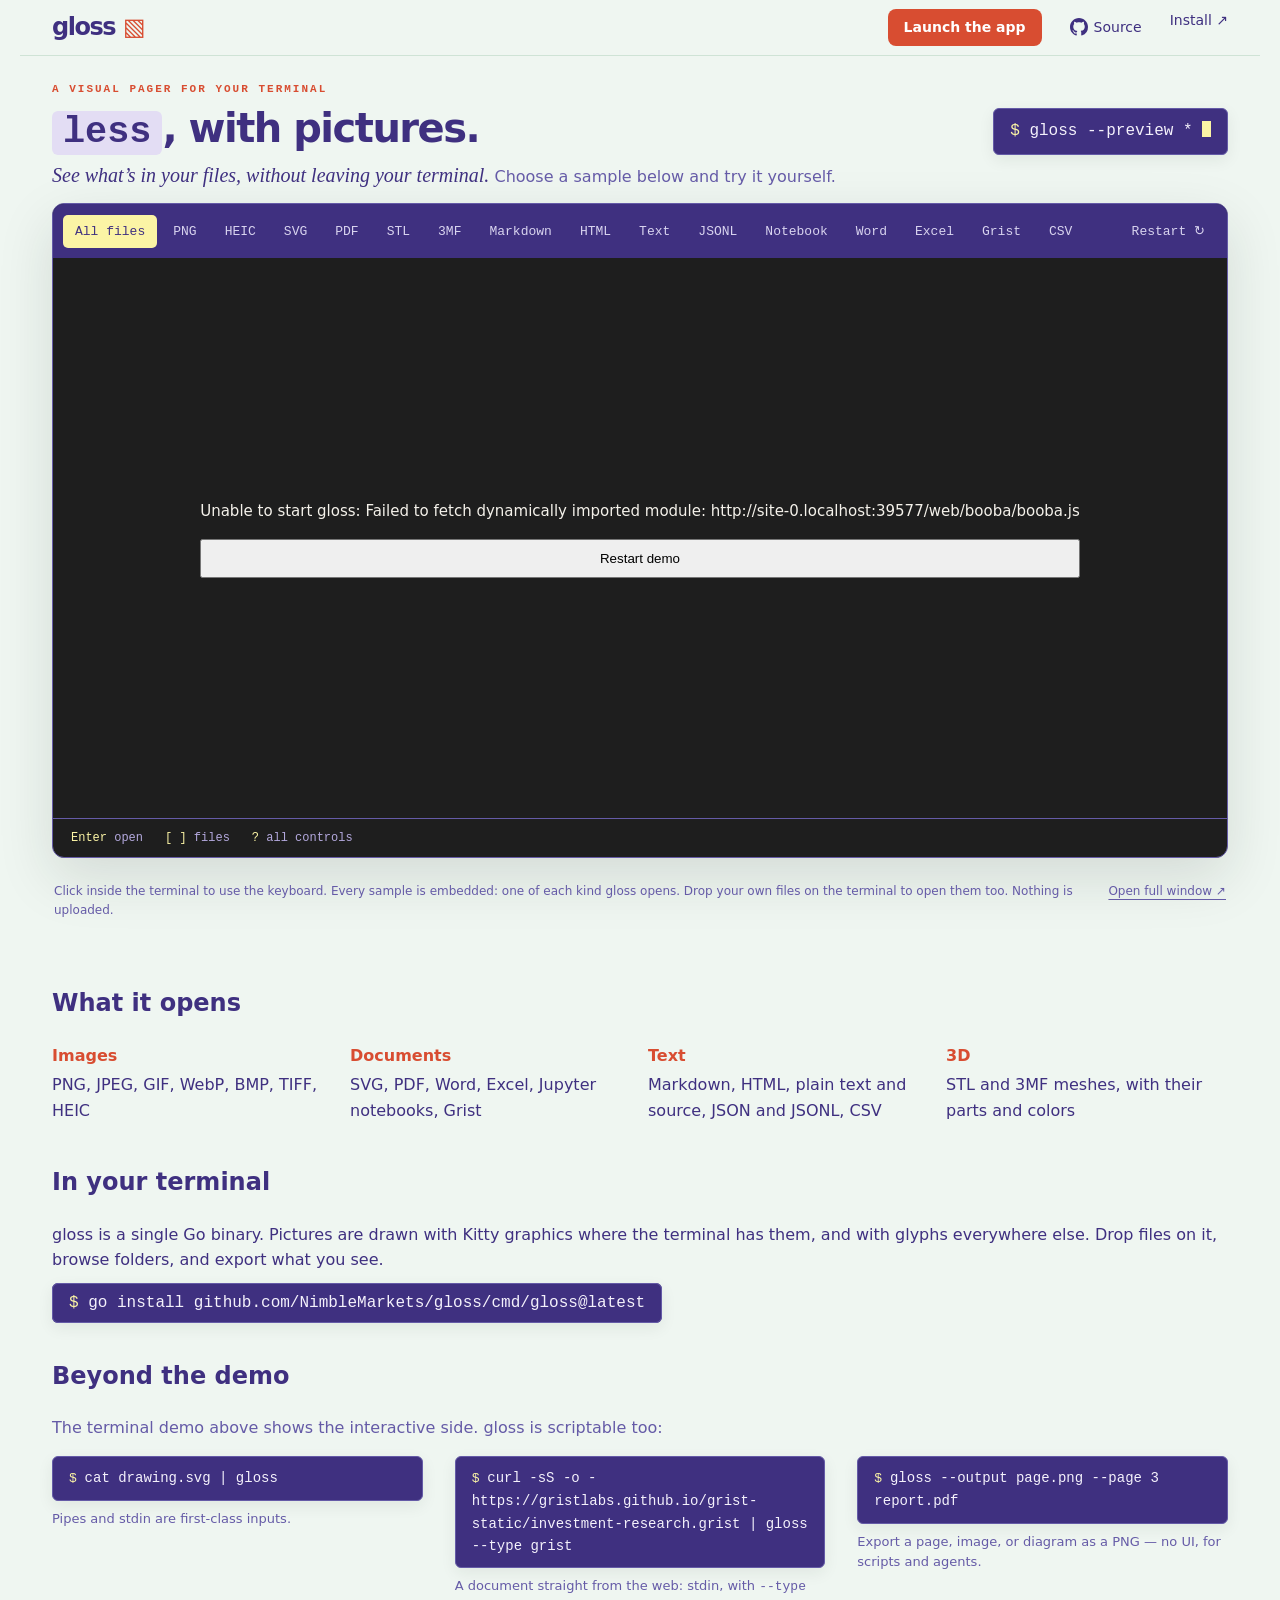
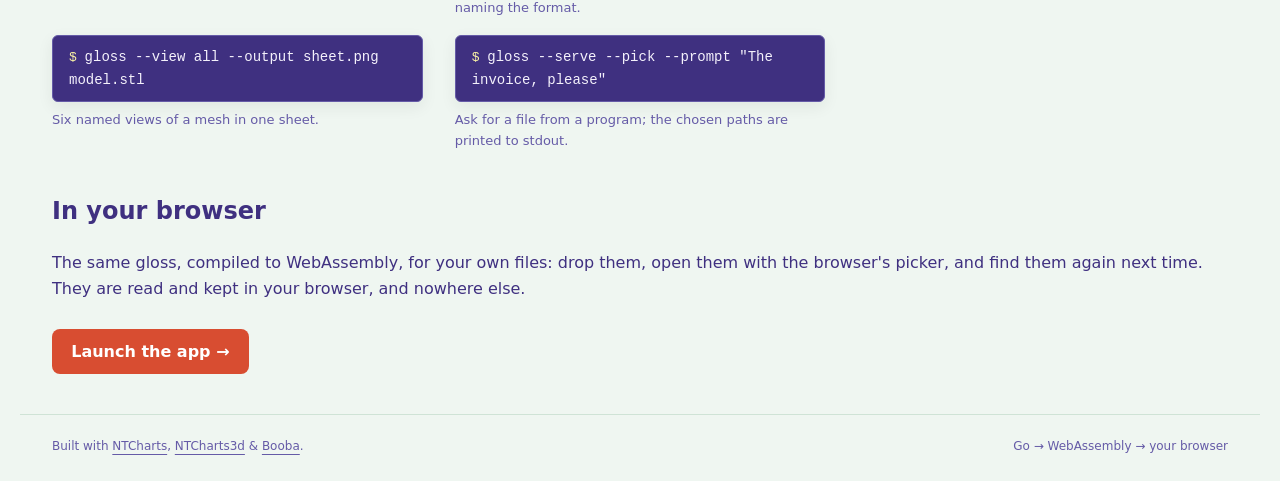
==== web/index.html @ 34308749 "Update web pages Signed-off-by: Evan Wies <evan@neomantra.net>" ====
<!doctype html>
<html lang="en">
<head>
  <meta charset="utf-8">
  <meta name="viewport" content="width=device-width, initial-scale=1">
  <meta name="description" content="gloss is a visual terminal pager: like less, for images, SVG, PDF, STL and 3MF meshes, Markdown, HTML, text, JSON, notebooks, Word, Excel, and CSV. Try it in your browser.">
  <link rel="icon" href="data:image/svg+xml,%3Csvg xmlns=%27http://www.w3.org/2000/svg%27 viewBox=%270 0 64 64%27%3E%3Crect width=%2764%27 height=%2764%27 rx=%2712%27 fill=%27%23A7D7B1%27/%3E%3Ctext x=%2732%27 y=%2747%27 text-anchor=%27middle%27 font-size=%2752%27 fill=%27%233F3080%27%3E%E2%96%A7%3C/text%3E%3C/svg%3E">
  <title>gloss — less, with pictures.</title>
  <meta property="og:type" content="website">
  <meta property="og:url" content="https://nimblemarkets.github.io/gloss/">
  <meta property="og:title" content="gloss — less, with pictures.">
  <meta property="og:description" content="Try the live terminal pager: images, HEIC, SVG, PDF, a block-built GLOSS sculpture, and Markdown.">
  <meta property="og:image" content="https://nimblemarkets.github.io/gloss/social-preview.png">
  <meta property="og:image:width" content="640">
  <meta property="og:image:height" content="400">
  <meta property="og:image:alt" content="The embedded gloss landscape sample: layered blue hills under a golden sun.">
  <meta name="twitter:card" content="summary_large_image">
  <meta name="twitter:title" content="gloss — less, with pictures.">
  <meta name="twitter:description" content="Explore images, documents, and meshes in a live terminal pager.">
  <meta name="twitter:image" content="https://nimblemarkets.github.io/gloss/social-preview.png">
  <link rel="stylesheet" href="style.css">
</head>
<body>
  <header><a class="wordmark" href="./">gloss<span>▧</span></a><nav><a class="button" href="app.html">Launch the app</a><a class="github" href="https://github.com/NimbleMarkets/gloss"><svg viewBox="0 0 16 16" width="18" height="18" aria-hidden="true"><path fill="currentColor" d="M8 0C3.58 0 0 3.58 0 8c0 3.54 2.29 6.53 5.47 7.59.4.07.55-.17.55-.38 0-.19-.01-.82-.01-1.49-2.01.37-2.53-.49-2.69-.94-.09-.23-.48-.94-.82-1.13-.28-.15-.68-.52-.01-.53.63-.01 1.08.58 1.23.82.72 1.21 1.87.87 2.33.66.07-.52.28-.87.51-1.07-1.78-.2-3.64-.89-3.64-3.95 0-.87.31-1.59.82-2.15-.08-.2-.36-1.02.08-2.12 0 0 .67-.21 2.2.82.64-.18 1.32-.27 2-.27.68 0 1.36.09 2 .27 1.53-1.04 2.2-.82 2.2-.82.44 1.1.16 1.92.08 2.12.51.56.82 1.27.82 2.15 0 3.07-1.87 3.75-3.65 3.95.29.25.54.73.54 1.48 0 1.07-.01 1.93-.01 2.2 0 .21.15.46.55.38A8.013 8.013 0 0 0 16 8c0-4.42-3.58-8-8-8z"/></svg>Source</a><a href="https://github.com/NimbleMarkets/gloss#build-and-run">Install ↗</a></nav></header>
  <main>
    <div class="intro"><div><p class="eyebrow">A VISUAL PAGER FOR YOUR TERMINAL</p><h1><code>less</code>, with pictures.</h1><p class="lede"><em>See what’s in your files, without leaving your terminal.</em> Choose a sample below and try it yourself.</p></div><code class="command"><span class="prompt" aria-hidden="true">$ </span>gloss --preview *<span class="cursor" aria-hidden="true"></span></code></div>
    <section class="demo" aria-label="Interactive gloss demo">
      <div class="toolbar"><div class="tabs" role="group" aria-label="Choose an embedded sample">
        <button data-sample="" aria-pressed="true">All files</button>
        <button data-sample="landscape.png" aria-pressed="false">PNG</button>
        <button data-sample="landscape.heic" aria-pressed="false">HEIC</button>
        <button data-sample="shapes.svg" aria-pressed="false">SVG</button>
        <button data-sample="field-guide.pdf" aria-pressed="false">PDF</button>
        <button data-sample="gloss.stl" aria-pressed="false">STL</button>
        <button data-sample="lantern.3mf" aria-pressed="false">3MF</button>
        <button data-sample="readme.md" aria-pressed="false">Markdown</button>
        <button data-sample="field-notes.html" aria-pressed="false">HTML</button>
        <button data-sample="notes.txt" aria-pressed="false">Text</button>
        <button data-sample="batch.jsonl" aria-pressed="false">JSONL</button>
        <button data-sample="analysis.ipynb" aria-pressed="false">Notebook</button>
        <button data-sample="field-notes.docx" aria-pressed="false">Word</button>
        <button data-sample="sales.xlsx" aria-pressed="false">Excel</button>
        <button data-sample="notes.grist" aria-pressed="false">Grist</button>
        <button data-sample="sales.csv" aria-pressed="false">CSV</button>
      </div><button id="restart" title="Restart the selected demo">Restart ↻</button></div>
      <iframe id="demo" title="gloss interactive terminal" src="term.html" allow="clipboard-read; clipboard-write"></iframe>
      <div class="keys"><span><kbd>Enter</kbd> open</span><span><kbd>[</kbd> <kbd>]</kbd> files</span><span><kbd>?</kbd> all controls</span></div>
    </section>
    <div class="notes"><p>Click inside the terminal to use the keyboard. Every sample is embedded: one of each kind gloss opens. Drop your own files on the terminal to open them too. Nothing is uploaded.</p><a id="standalone" href="term.html" target="_blank" rel="noopener">Open full window ↗</a></div>
    <section class="formats"><h2>What it opens</h2><dl>
      <div><dt>Images</dt><dd>PNG, JPEG, GIF, WebP, BMP, TIFF, HEIC</dd></div>
      <div><dt>Documents</dt><dd>SVG, PDF, Word, Excel, Jupyter notebooks, Grist</dd></div>
      <div><dt>Text</dt><dd>Markdown, HTML, plain text and source, JSON and JSONL, CSV</dd></div>
      <div><dt>3D</dt><dd>STL and 3MF meshes, with their parts and colors</dd></div>
    </dl></section>
    <section class="install"><h2>In your terminal</h2><p>gloss is a single Go binary. Pictures are drawn with Kitty graphics where the terminal has them, and with glyphs everywhere else. Drop files on it, browse folders, and export what you see.</p><code class="command"><span class="prompt" aria-hidden="true">$ </span>go install github.com/NimbleMarkets/gloss/cmd/gloss@latest</code></section>
    <section class="examples"><h2>Beyond the demo</h2><p>The terminal demo above shows the interactive side. gloss is scriptable too:</p><ul>
      <li><code class="command"><span class="prompt" aria-hidden="true">$ </span>cat drawing.svg | gloss</code><span>Pipes and stdin are first-class inputs.</span></li>
      <li><code class="command"><span class="prompt" aria-hidden="true">$ </span>curl -sS -o - https://gristlabs.github.io/grist-static/investment-research.grist | gloss --type grist</code><span>A document straight from the web: stdin, with <code>--type</code> naming the format.</span></li>
      <li><code class="command"><span class="prompt" aria-hidden="true">$ </span>gloss --output page.png --page 3 report.pdf</code><span>Export a page, image, or diagram as a PNG — no UI, for scripts and agents.</span></li>
      <li><code class="command"><span class="prompt" aria-hidden="true">$ </span>gloss --view all --output sheet.png model.stl</code><span>Six named views of a mesh in one sheet.</span></li>
      <li><code class="command"><span class="prompt" aria-hidden="true">$ </span>gloss --serve --pick --prompt "The invoice, please"</code><span>Ask for a file from a program; the chosen paths are printed to stdout.</span></li>
    </ul></section>
    <section class="launch"><h2>In your browser</h2><p>The same gloss, compiled to WebAssembly, for your own files: drop them, open them with the browser's picker, and find them again next time. They are read and kept in your browser, and nowhere else.</p><a class="button" href="app.html">Launch the app →</a></section>
  </main>
  <footer><span>Built with <a href="https://github.com/NimbleMarkets/ntcharts">NTCharts</a>, <a href="https://github.com/NimbleMarkets/ntcharts3d">NTCharts3d</a> &amp; <a href="https://github.com/NimbleMarkets/go-booba">Booba</a>.</span><span>Go → WebAssembly → your browser</span></footer>
  <script type="module" src="site.js"></script>
</body>
</html>
---- web/style.css ----
:root {
  color-scheme:light;
  --paper:#EFF6F1;
  --ink:#3F3080;
  --muted:#655BA7;
  --accent:#D84D31
}
* {
  box-sizing:border-box
}
body {
  margin:0;
  background:var(--paper);
  color:var(--ink);
  font:16px/1.6 system-ui,sans-serif
}
a {
  color:inherit;
  text-underline-offset:4px
}
header,main,footer {
  max-width:1240px;
  margin:auto;
  padding:0 32px
}
header {
  display:flex;
  justify-content:space-between;
  align-items:center;
  height:56px;
  border-bottom:1px solid #CFE3D6
}
nav {
  display:flex;
  gap:28px;
  font-size:14px
}
nav a,.wordmark {
  text-decoration:none
}
nav .github {
  display:inline-flex;
  align-items:center;
  gap:6px
}
.wordmark {
  font-size:24px;
  font-weight:800;
  letter-spacing:-1.5px
}
.wordmark span {
  color:var(--accent);
  padding-left:8px
}
.intro {
  display:flex;
  justify-content:space-between;
  align-items:center;
  padding:16px 0 12px;
  gap:24px
}
.eyebrow {
  font:11px ui-monospace,monospace;
  letter-spacing:2px;
  color:var(--accent);
  font-weight:700
}
h1 {
  font-size:clamp(28px,3.4vw,40px);
  line-height:1.1;
  letter-spacing:-1.5px;
  margin:4px 0 6px
}
h1 code {
  font:600 .92em ui-monospace,"SFMono-Regular",Menlo,Consolas,"Liberation Mono",monospace;
  letter-spacing:0;
  color:#3F3080;
  background:#E3DDF4;
  border-radius:6px;
  padding:0 .3em .05em
}
.lede {
  color:var(--muted);
  margin:0
}
.command {
  border:1px solid #655BA7;
  border-radius:6px;
  padding:10px 16px;
  white-space:nowrap;
  background:#3F3080;
  color:#F4F1FB;
  box-shadow:0 5px 16px #17251d12
}
.demo {
  border-radius:12px;
  overflow:hidden;
  box-shadow:0 20px 55px #17251d20;
  background:#1e1e1e;
  border:1px solid #655BA7
}
.toolbar {
  display:flex;
  justify-content:space-between;
  align-items:center;
  background:#3F3080;
  padding:10px;
  gap:10px
}
.tabs {
  display:flex;
  gap:4px;
  flex-wrap:wrap
}
button {
  font:13px ui-monospace,monospace;
  border:0;
  border-radius:5px;
  background:transparent;
  color:#D9D4EF;
  padding:9px 12px;
  cursor:pointer
}
button:hover {
  background:#655BA7;
  color:white
}
button[aria-pressed=true] {
  background:#FBF4A5;
  color:#3F3080
}
button:focus-visible,a:focus-visible {
  outline:3px solid #D84D31;
  outline-offset:3px
}
iframe {
  display:block;
  width:100%;
  height:560px;
  border:0;
  background:#1e1e1e
}
.keys {
  border-top:1px solid #655BA7;
  padding:12px 18px;
  display:flex;
  gap:22px;
  flex-wrap:wrap;
  color:#B4A9DE;
  font:12px ui-monospace,monospace
}
kbd {
  color:#FBF4A5
}
.notes {
  display:flex;
  align-items:baseline;
  justify-content:space-between;
  gap:24px;
  font-size:12px;
  color:var(--muted);
  padding:12px 2px
}
.notes a {
  white-space:nowrap
}
footer {
  border-top:1px solid #CFE3D6;
  padding-top:22px;
  padding-bottom:28px;
  display:flex;
  justify-content:space-between;
  font-size:12px;
  color:var(--muted)
}
@media(max-width:760px) {
  header,main,footer {
    padding-left:16px;
    padding-right:16px
  }
  header {
    height:52px
  }
  .intro {
    display:block;
    padding-top:12px
  }
  .command {
    display:inline-block;
    margin-top:10px
  }
  h1 {
    letter-spacing:-2px
  }
  .toolbar {
    align-items:flex-start
  }
  button {
    padding:8px
  }
  .notes,footer {
    display:block
  }
  .keys {
    gap:12px
  }
  iframe {
    height:500px
  }
  footer span {
    display:block
  }
  .lede br {
    display:none
  }
}
#restart {
  white-space:nowrap;
  flex-shrink:0
}
.lede em {
  font-family: Georgia, serif;
  font-size: 20px;
  color: var(--ink);
}
.command .prompt {
  color: #FBF4A5;
}
.cursor {
  display: inline-block;
  width: .55em;
  height: 1em;
  margin-left: .6em;
  vertical-align: -.15em;
  background: #FBF4A5;
}
@media (prefers-reduced-motion: no-preference) {
  .cursor {
    animation: cursor-blink 1.2s step-end 3;
  }
  .demo {
    transition: box-shadow 180ms ease, border-color 180ms ease;
  }
  @media (hover: hover) {
    .demo:hover {
      border-color: #8F83C9;
      box-shadow: 0 24px 65px #17251d30;
    }
  }
}
@keyframes cursor-blink {
  50% {
    opacity: 0;
  }
}

/* The story after the demo: what gloss opens, and the two ways to have it. */
.formats dl{display:grid;grid-template-columns:repeat(auto-fit,minmax(200px,1fr));gap:1rem;margin:0}
.formats dt{font-weight:700;color:var(--accent);margin-bottom:.25rem}
.formats dd{margin:0;color:inherit}
.install,.launch,.formats{margin:2.5rem 0}
.examples{margin:2.5rem 0}
.examples p{color:var(--muted)}
.examples ul{list-style:none;margin:1rem 0 0;padding:0;display:grid;grid-template-columns:repeat(auto-fit,minmax(320px,1fr));gap:1rem 2rem}
.examples li{display:flex;flex-direction:column;gap:.5rem}
.examples .command{white-space:pre-wrap;overflow-wrap:anywhere;font-size:14px}
.examples li span{font-size:13px;color:var(--muted)}
.button{display:inline-block;padding:.45rem 1rem;border-radius:8px;background:var(--accent);color:#fff;text-decoration:none;font-weight:600;white-space:nowrap}
.button:hover{filter:brightness(1.1)}
.launch .button{margin-top:.75rem;padding:.6rem 1.2rem}
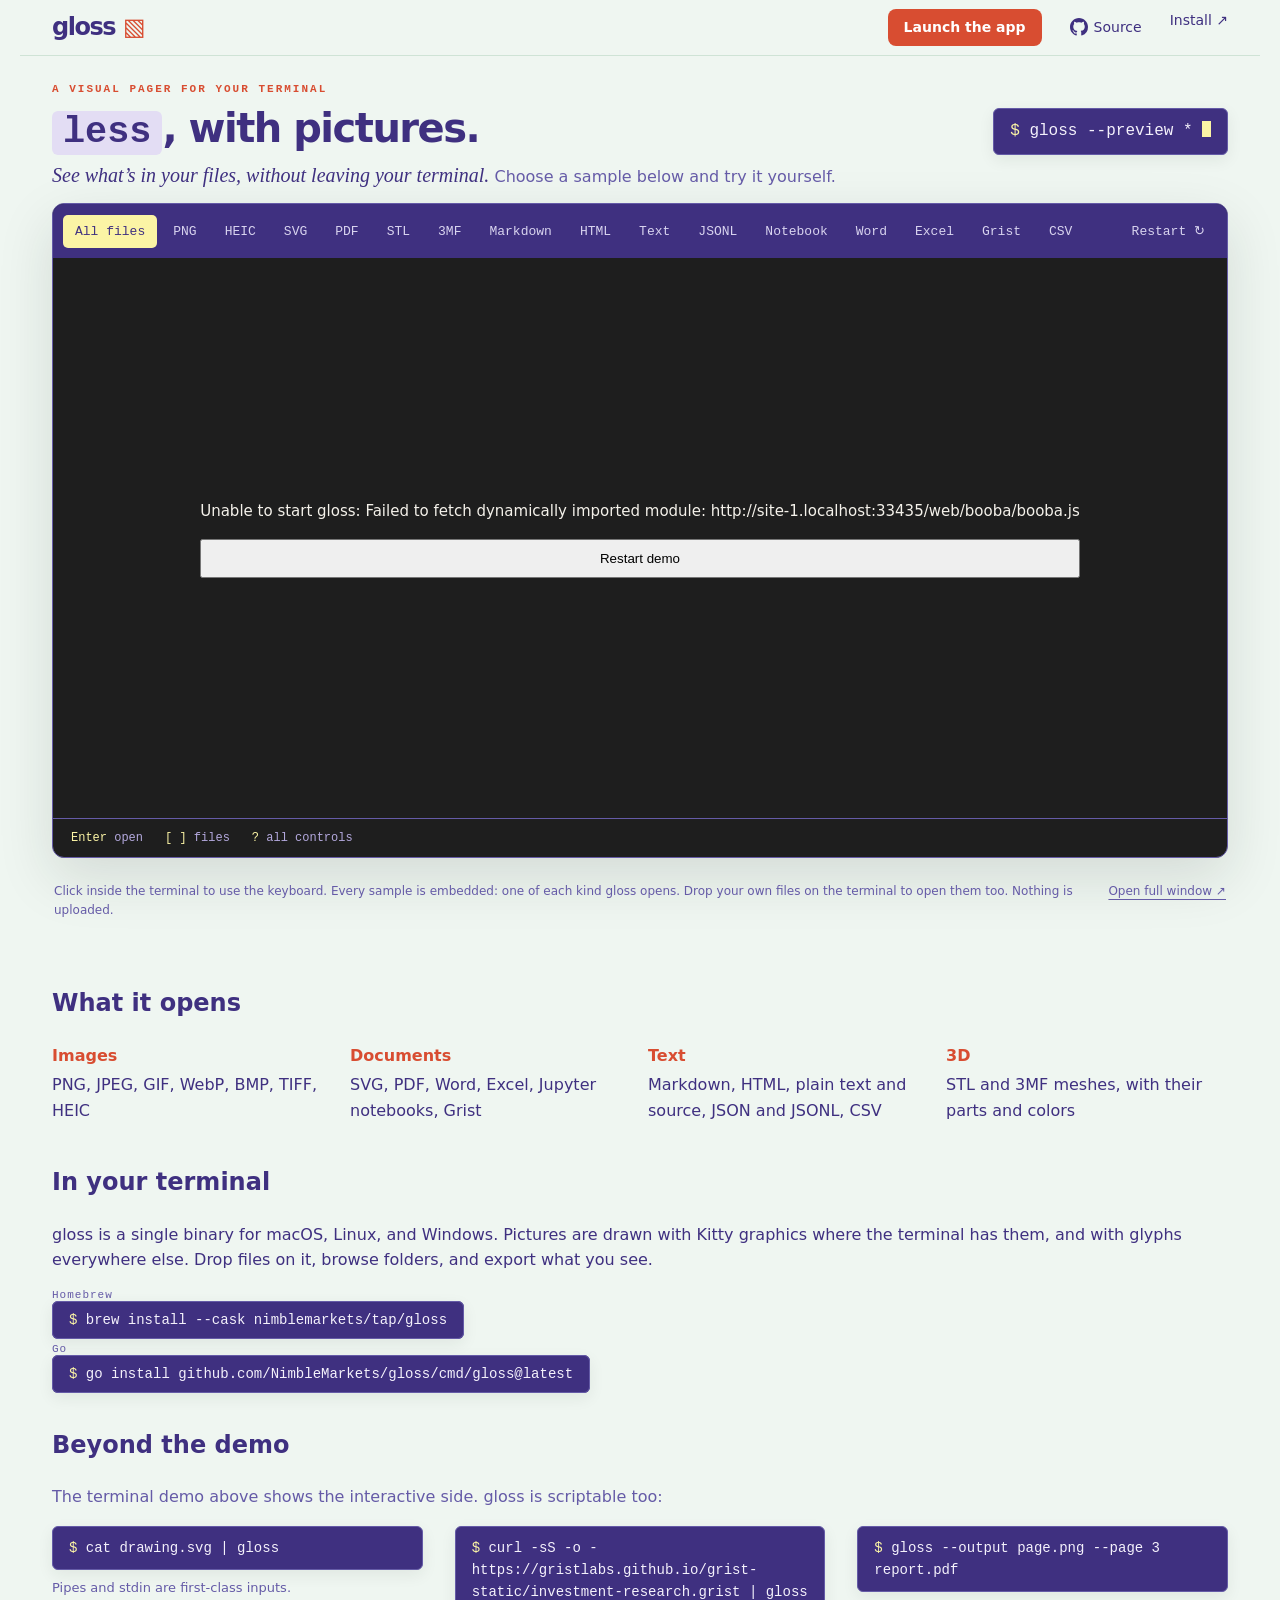
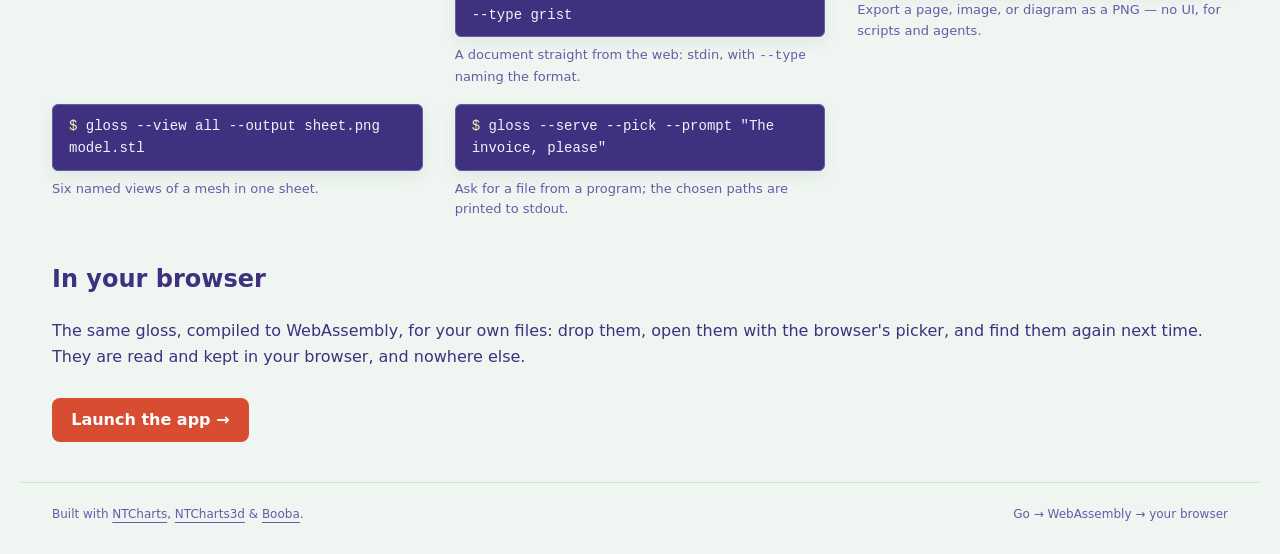
==== commit b98e7192: "web: site styling Signed-off-by: Evan Wies <evan@neomantra.net>" ====
--- a/web/index.html
+++ b/web/index.html
@@ -53,7 +53,10 @@
       <div><dt>Text</dt><dd>Markdown, HTML, plain text and source, JSON and JSONL, CSV</dd></div>
       <div><dt>3D</dt><dd>STL and 3MF meshes, with their parts and colors</dd></div>
     </dl></section>
-    <section class="install"><h2>In your terminal</h2><p>gloss is a single Go binary. Pictures are drawn with Kitty graphics where the terminal has them, and with glyphs everywhere else. Drop files on it, browse folders, and export what you see.</p><code class="command"><span class="prompt" aria-hidden="true">$ </span>go install github.com/NimbleMarkets/gloss/cmd/gloss@latest</code></section>
+    <section class="install"><h2>In your terminal</h2><p>gloss is a single binary for macOS, Linux, and Windows. Pictures are drawn with Kitty graphics where the terminal has them, and with glyphs everywhere else. Drop files on it, browse folders, and export what you see.</p><div class="channels">
+      <div><span>Homebrew</span><code class="command"><span class="prompt" aria-hidden="true">$ </span>brew install --cask nimblemarkets/tap/gloss</code></div>
+      <div><span>Go</span><code class="command"><span class="prompt" aria-hidden="true">$ </span>go install github.com/NimbleMarkets/gloss/cmd/gloss@latest</code></div>
+    </div></section>
     <section class="examples"><h2>Beyond the demo</h2><p>The terminal demo above shows the interactive side. gloss is scriptable too:</p><ul>
       <li><code class="command"><span class="prompt" aria-hidden="true">$ </span>cat drawing.svg | gloss</code><span>Pipes and stdin are first-class inputs.</span></li>
       <li><code class="command"><span class="prompt" aria-hidden="true">$ </span>curl -sS -o - https://gristlabs.github.io/grist-static/investment-research.grist | gloss --type grist</code><span>A document straight from the web: stdin, with <code>--type</code> naming the format.</span></li>
--- a/web/style.css
+++ b/web/style.css
@@ -259,12 +259,15 @@
 .formats dt{font-weight:700;color:var(--accent);margin-bottom:.25rem}
 .formats dd{margin:0;color:inherit}
 .install,.launch,.formats{margin:2.5rem 0}
+.install .channels{display:flex;flex-direction:column;gap:.75rem;margin-top:1rem;align-items:flex-start}
+.install .channels > div > span{display:block;font:11px ui-monospace,monospace;letter-spacing:1px;color:var(--muted);margin-bottom:.3rem}
+.install .channels .command{white-space:pre-wrap;overflow-wrap:anywhere;font-size:14px}
 .examples{margin:2.5rem 0}
 .examples p{color:var(--muted)}
 .examples ul{list-style:none;margin:1rem 0 0;padding:0;display:grid;grid-template-columns:repeat(auto-fit,minmax(320px,1fr));gap:1rem 2rem}
 .examples li{display:flex;flex-direction:column;gap:.5rem}
 .examples .command{white-space:pre-wrap;overflow-wrap:anywhere;font-size:14px}
-.examples li span{font-size:13px;color:var(--muted)}
+.examples li > span{font-size:13px;color:var(--muted)}
 .button{display:inline-block;padding:.45rem 1rem;border-radius:8px;background:var(--accent);color:#fff;text-decoration:none;font-weight:600;white-space:nowrap}
 .button:hover{filter:brightness(1.1)}
 .launch .button{margin-top:.75rem;padding:.6rem 1.2rem}
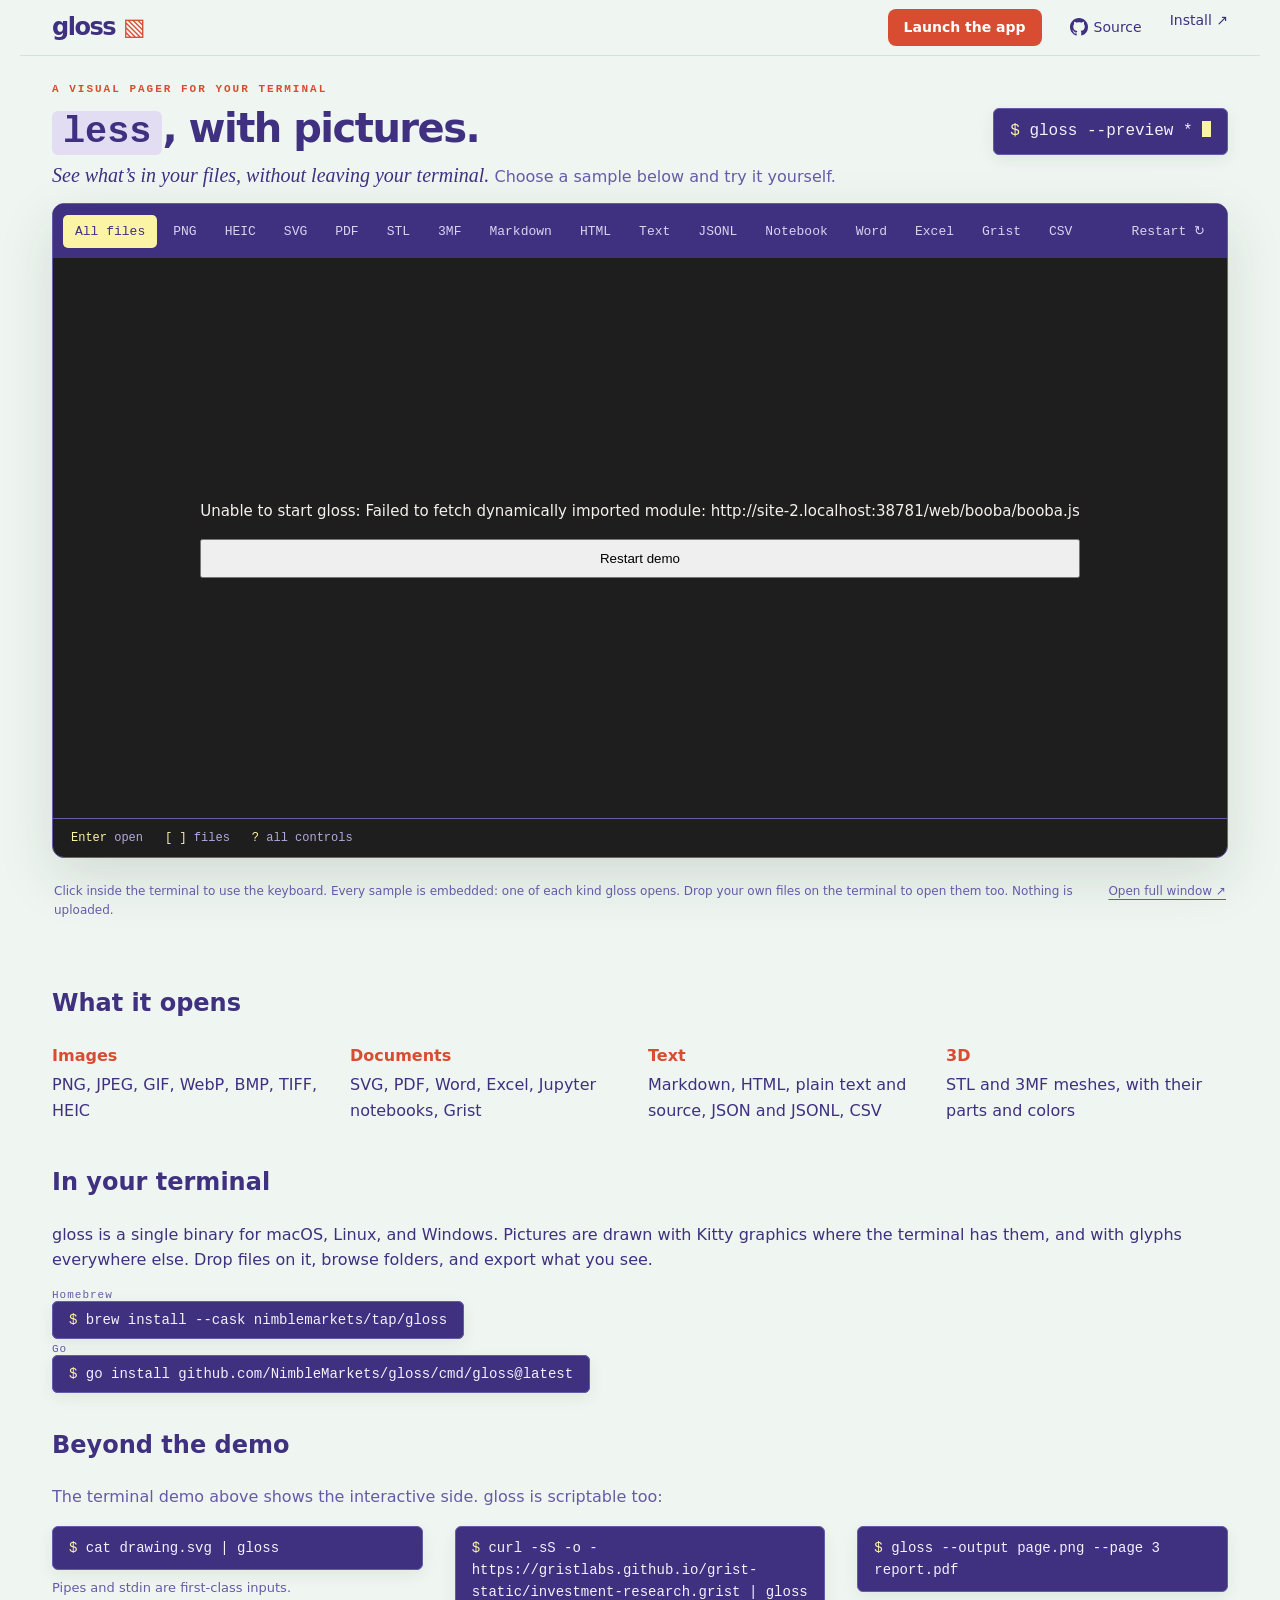
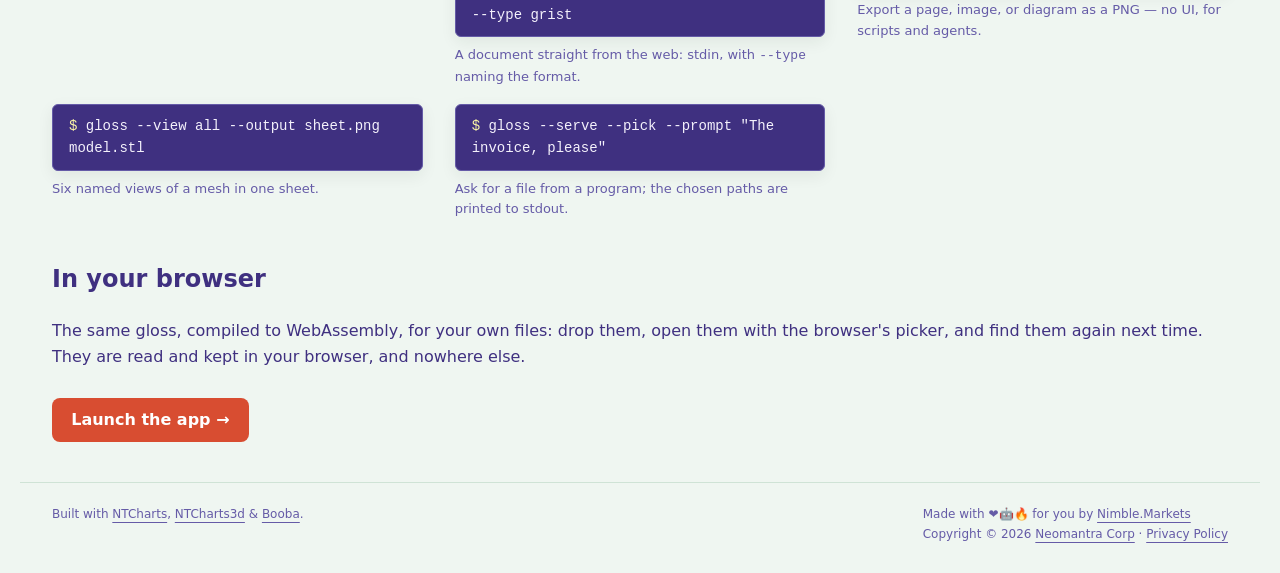
==== commit 233b51e6: "web: add a Nimble.Markets credit and a privacy policy The footer credits Nimble.Markets and Neomantr" ====
--- a/web/index.html
+++ b/web/index.html
@@ -66,7 +66,7 @@
     </ul></section>
     <section class="launch"><h2>In your browser</h2><p>The same gloss, compiled to WebAssembly, for your own files: drop them, open them with the browser's picker, and find them again next time. They are read and kept in your browser, and nowhere else.</p><a class="button" href="app.html">Launch the app →</a></section>
   </main>
-  <footer><span>Built with <a href="https://github.com/NimbleMarkets/ntcharts">NTCharts</a>, <a href="https://github.com/NimbleMarkets/ntcharts3d">NTCharts3d</a> &amp; <a href="https://github.com/NimbleMarkets/go-booba">Booba</a>.</span><span>Go → WebAssembly → your browser</span></footer>
+  <footer><span>Built with <a href="https://github.com/NimbleMarkets/ntcharts">NTCharts</a>, <a href="https://github.com/NimbleMarkets/ntcharts3d">NTCharts3d</a> &amp; <a href="https://github.com/NimbleMarkets/go-booba">Booba</a>.</span><span class="credit">Made with ❤️🤖🔥 for you by <a href="https://nimble.markets">Nimble.Markets</a><br>Copyright © 2026 <a href="https://neomantra.com">Neomantra Corp</a> · <a href="privacy.html">Privacy Policy</a></span></footer>
   <script type="module" src="site.js"></script>
 </body>
 </html>
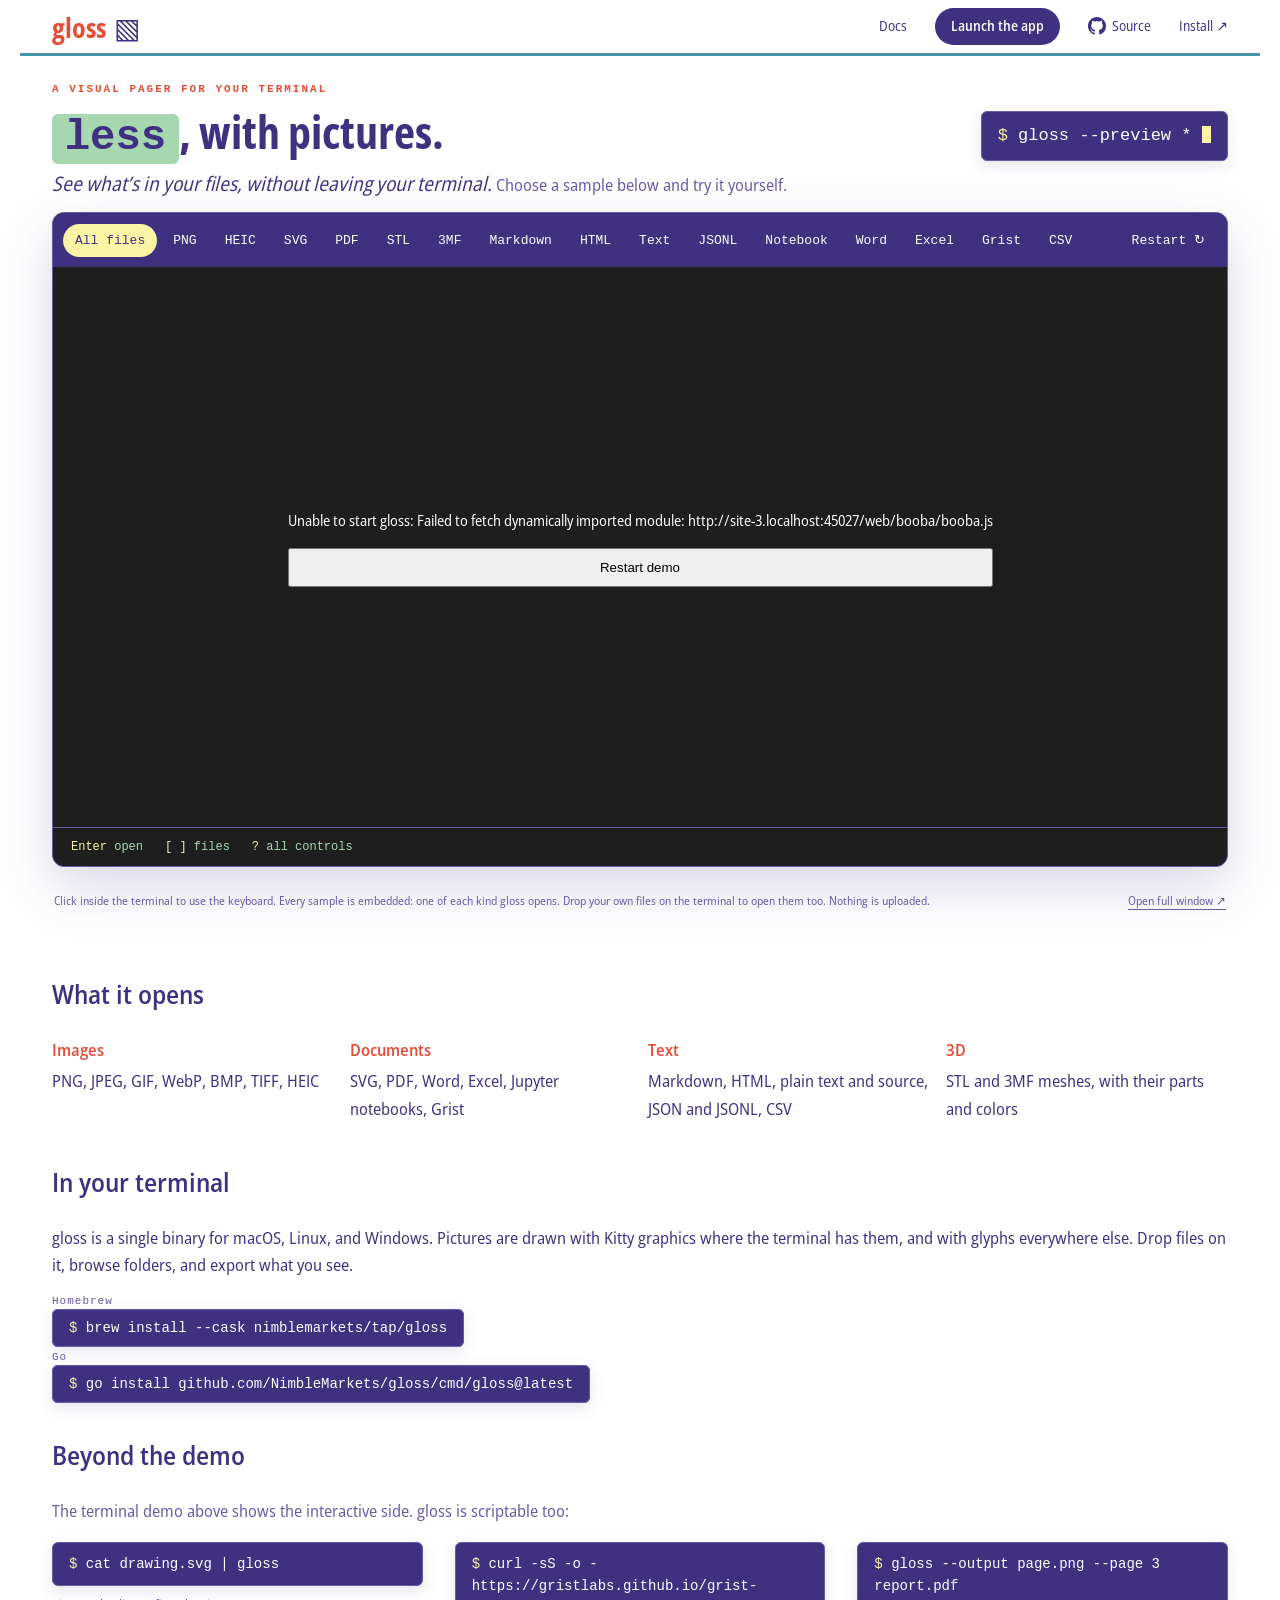
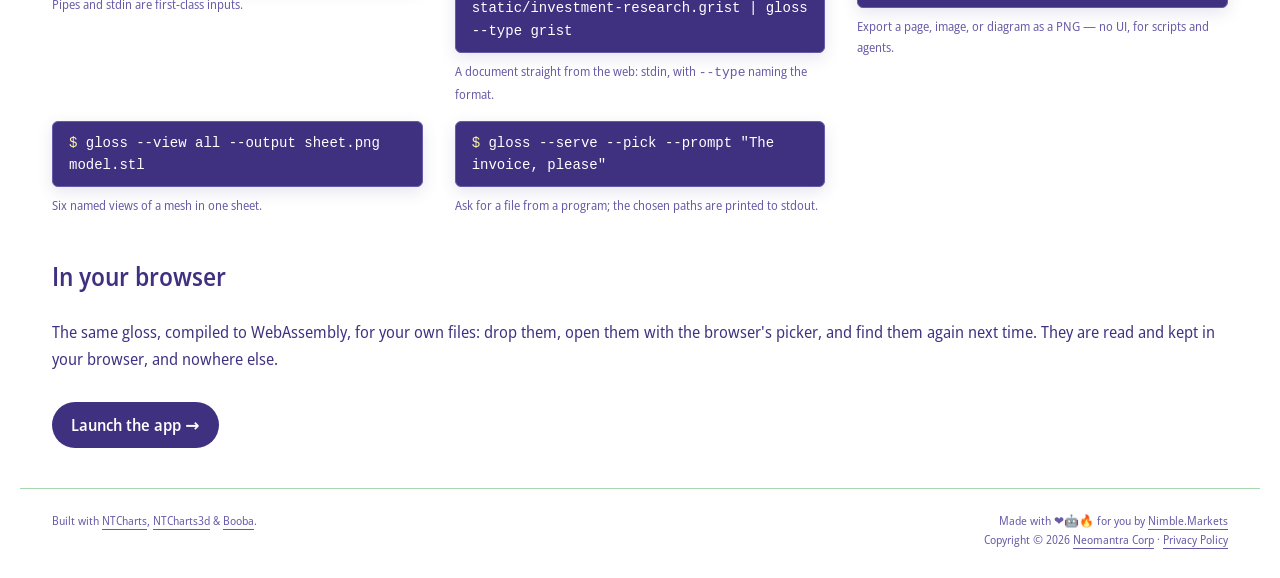
==== commit 594cf00c: "docs: the documentation site, in the Nimble brand A Hugo site in docs/hugo with the hugo-book theme " ====
--- a/web/index.html
+++ b/web/index.html
@@ -21,7 +21,7 @@
   <link rel="stylesheet" href="style.css">
 </head>
 <body>
-  <header><a class="wordmark" href="./">gloss<span>▧</span></a><nav><a class="button" href="app.html">Launch the app</a><a class="github" href="https://github.com/NimbleMarkets/gloss"><svg viewBox="0 0 16 16" width="18" height="18" aria-hidden="true"><path fill="currentColor" d="M8 0C3.58 0 0 3.58 0 8c0 3.54 2.29 6.53 5.47 7.59.4.07.55-.17.55-.38 0-.19-.01-.82-.01-1.49-2.01.37-2.53-.49-2.69-.94-.09-.23-.48-.94-.82-1.13-.28-.15-.68-.52-.01-.53.63-.01 1.08.58 1.23.82.72 1.21 1.87.87 2.33.66.07-.52.28-.87.51-1.07-1.78-.2-3.64-.89-3.64-3.95 0-.87.31-1.59.82-2.15-.08-.2-.36-1.02.08-2.12 0 0 .67-.21 2.2.82.64-.18 1.32-.27 2-.27.68 0 1.36.09 2 .27 1.53-1.04 2.2-.82 2.2-.82.44 1.1.16 1.92.08 2.12.51.56.82 1.27.82 2.15 0 3.07-1.87 3.75-3.65 3.95.29.25.54.73.54 1.48 0 1.07-.01 1.93-.01 2.2 0 .21.15.46.55.38A8.013 8.013 0 0 0 16 8c0-4.42-3.58-8-8-8z"/></svg>Source</a><a href="https://github.com/NimbleMarkets/gloss#build-and-run">Install ↗</a></nav></header>
+  <header><a class="wordmark" href="./">gloss<span>▧</span></a><nav><a href="docs/">Docs</a><a class="button" href="app.html">Launch the app</a><a class="github" href="https://github.com/NimbleMarkets/gloss"><svg viewBox="0 0 16 16" width="18" height="18" aria-hidden="true"><path fill="currentColor" d="M8 0C3.58 0 0 3.58 0 8c0 3.54 2.29 6.53 5.47 7.59.4.07.55-.17.55-.38 0-.19-.01-.82-.01-1.49-2.01.37-2.53-.49-2.69-.94-.09-.23-.48-.94-.82-1.13-.28-.15-.68-.52-.01-.53.63-.01 1.08.58 1.23.82.72 1.21 1.87.87 2.33.66.07-.52.28-.87.51-1.07-1.78-.2-3.64-.89-3.64-3.95 0-.87.31-1.59.82-2.15-.08-.2-.36-1.02.08-2.12 0 0 .67-.21 2.2.82.64-.18 1.32-.27 2-.27.68 0 1.36.09 2 .27 1.53-1.04 2.2-.82 2.2-.82.44 1.1.16 1.92.08 2.12.51.56.82 1.27.82 2.15 0 3.07-1.87 3.75-3.65 3.95.29.25.54.73.54 1.48 0 1.07-.01 1.93-.01 2.2 0 .21.15.46.55.38A8.013 8.013 0 0 0 16 8c0-4.42-3.58-8-8-8z"/></svg>Source</a><a href="https://github.com/NimbleMarkets/gloss#build-and-run">Install ↗</a></nav></header>
   <main>
     <div class="intro"><div><p class="eyebrow">A VISUAL PAGER FOR YOUR TERMINAL</p><h1><code>less</code>, with pictures.</h1><p class="lede"><em>See what’s in your files, without leaving your terminal.</em> Choose a sample below and try it yourself.</p></div><code class="command"><span class="prompt" aria-hidden="true">$ </span>gloss --preview *<span class="cursor" aria-hidden="true"></span></code></div>
     <section class="demo" aria-label="Interactive gloss demo">
--- a/web/style.css
+++ b/web/style.css
@@ -1,9 +1,30 @@
 :root {
   color-scheme:light;
-  --paper:#EFF6F1;
+  --paper:#FFFFFF;
   --ink:#3F3080;
   --muted:#655BA7;
-  --accent:#D84D31
+  --accent:#E24F36;
+  --teal:#4495AA;
+  --mint:#A7D7B1;
+  --yellow:#FBF4A5
+}
+@font-face {
+  font-family:"Nimble Head";
+  src:url(fonts/OpenSans-CondensedBold.ttf) format("truetype");
+  font-weight:700;
+  font-display:swap
+}
+@font-face {
+  font-family:"Nimble Body";
+  src:url(fonts/OpenSans-SemiCondensed.ttf) format("truetype");
+  font-weight:400;
+  font-display:swap
+}
+@font-face {
+  font-family:"Nimble Body";
+  src:url(fonts/OpenSans-SemiCondensedSemiBold.ttf) format("truetype");
+  font-weight:600 800;
+  font-display:swap
 }
 * {
   box-sizing:border-box
@@ -12,7 +33,7 @@
   margin:0;
   background:var(--paper);
   color:var(--ink);
-  font:16px/1.6 system-ui,sans-serif
+  font:17px/1.6 "Nimble Body",system-ui,sans-serif
 }
 a {
   color:inherit;
@@ -28,10 +49,11 @@
   justify-content:space-between;
   align-items:center;
   height:56px;
-  border-bottom:1px solid #CFE3D6
+  border-bottom:3px solid var(--teal)
 }
 nav {
   display:flex;
+  align-items:center;
   gap:28px;
   font-size:14px
 }
@@ -44,12 +66,12 @@
   gap:6px
 }
 .wordmark {
-  font-size:24px;
-  font-weight:800;
-  letter-spacing:-1.5px
+  font:700 28px "Nimble Head",system-ui,sans-serif;
+  letter-spacing:0;
+  color:var(--accent)
 }
 .wordmark span {
-  color:var(--accent);
+  color:var(--ink);
   padding-left:8px
 }
 .intro {
@@ -66,16 +88,18 @@
   font-weight:700
 }
 h1 {
-  font-size:clamp(28px,3.4vw,40px);
+  font-family:"Nimble Head",system-ui,sans-serif;
+  font-weight:700;
+  font-size:clamp(32px,3.8vw,46px);
   line-height:1.1;
-  letter-spacing:-1.5px;
+  letter-spacing:0;
   margin:4px 0 6px
 }
 h1 code {
   font:600 .92em ui-monospace,"SFMono-Regular",Menlo,Consolas,"Liberation Mono",monospace;
   letter-spacing:0;
-  color:#3F3080;
-  background:#E3DDF4;
+  color:var(--ink);
+  background:var(--mint);
   border-radius:6px;
   padding:0 .3em .05em
 }
@@ -89,13 +113,13 @@
   padding:10px 16px;
   white-space:nowrap;
   background:#3F3080;
-  color:#F4F1FB;
-  box-shadow:0 5px 16px #17251d12
+  color:#fff;
+  box-shadow:0 5px 16px #3F308020
 }
 .demo {
   border-radius:12px;
   overflow:hidden;
-  box-shadow:0 20px 55px #17251d20;
+  box-shadow:0 20px 55px #3F308033;
   background:#1e1e1e;
   border:1px solid #655BA7
 }
@@ -115,9 +139,9 @@
 button {
   font:13px ui-monospace,monospace;
   border:0;
-  border-radius:5px;
+  border-radius:999px;
   background:transparent;
-  color:#D9D4EF;
+  color:#fff;
   padding:9px 12px;
   cursor:pointer
 }
@@ -130,7 +154,7 @@
   color:#3F3080
 }
 button:focus-visible,a:focus-visible {
-  outline:3px solid #D84D31;
+  outline:3px solid var(--accent);
   outline-offset:3px
 }
 iframe {
@@ -146,7 +170,7 @@
   display:flex;
   gap:22px;
   flex-wrap:wrap;
-  color:#B4A9DE;
+  color:var(--mint);
   font:12px ui-monospace,monospace
 }
 kbd {
@@ -165,7 +189,7 @@
   white-space:nowrap
 }
 footer {
-  border-top:1px solid #CFE3D6;
+  border-top:1px solid var(--mint);
   padding-top:22px;
   padding-bottom:28px;
   display:flex;
@@ -190,7 +214,7 @@
     margin-top:10px
   }
   h1 {
-    letter-spacing:-2px
+    letter-spacing:0
   }
   .toolbar {
     align-items:flex-start
@@ -219,7 +243,6 @@
   flex-shrink:0
 }
 .lede em {
-  font-family: Georgia, serif;
   font-size: 20px;
   color: var(--ink);
 }
@@ -243,8 +266,8 @@
   }
   @media (hover: hover) {
     .demo:hover {
-      border-color: #8F83C9;
-      box-shadow: 0 24px 65px #17251d30;
+      border-color: var(--teal);
+      box-shadow: 0 24px 65px #3F30804d;
     }
   }
 }
@@ -268,6 +291,31 @@
 .examples li{display:flex;flex-direction:column;gap:.5rem}
 .examples .command{white-space:pre-wrap;overflow-wrap:anywhere;font-size:14px}
 .examples li > span{font-size:13px;color:var(--muted)}
-.button{display:inline-block;padding:.45rem 1rem;border-radius:8px;background:var(--accent);color:#fff;text-decoration:none;font-weight:600;white-space:nowrap}
-.button:hover{filter:brightness(1.1)}
+.button{display:inline-block;padding:.45rem 1rem;border-radius:999px;background:var(--ink);color:#fff;text-decoration:none;font-weight:600;white-space:nowrap}
+.button:hover{background:var(--muted)}
 .launch .button{margin-top:.75rem;padding:.6rem 1.2rem}
+
+footer .credit {
+  text-align:right
+}
+.policy {
+  max-width:720px;
+  padding-top:24px;
+  padding-bottom:40px
+}
+.policy h2 {
+  font-family:"Nimble Head",system-ui,sans-serif;
+  font-size:22px;
+  margin:28px 0 4px
+}
+.policy .updated {
+  color:var(--muted);
+  font-size:13px;
+  margin-top:0
+}
+@media(max-width:760px) {
+  footer .credit {
+    text-align:left;
+    margin-top:12px
+  }
+}
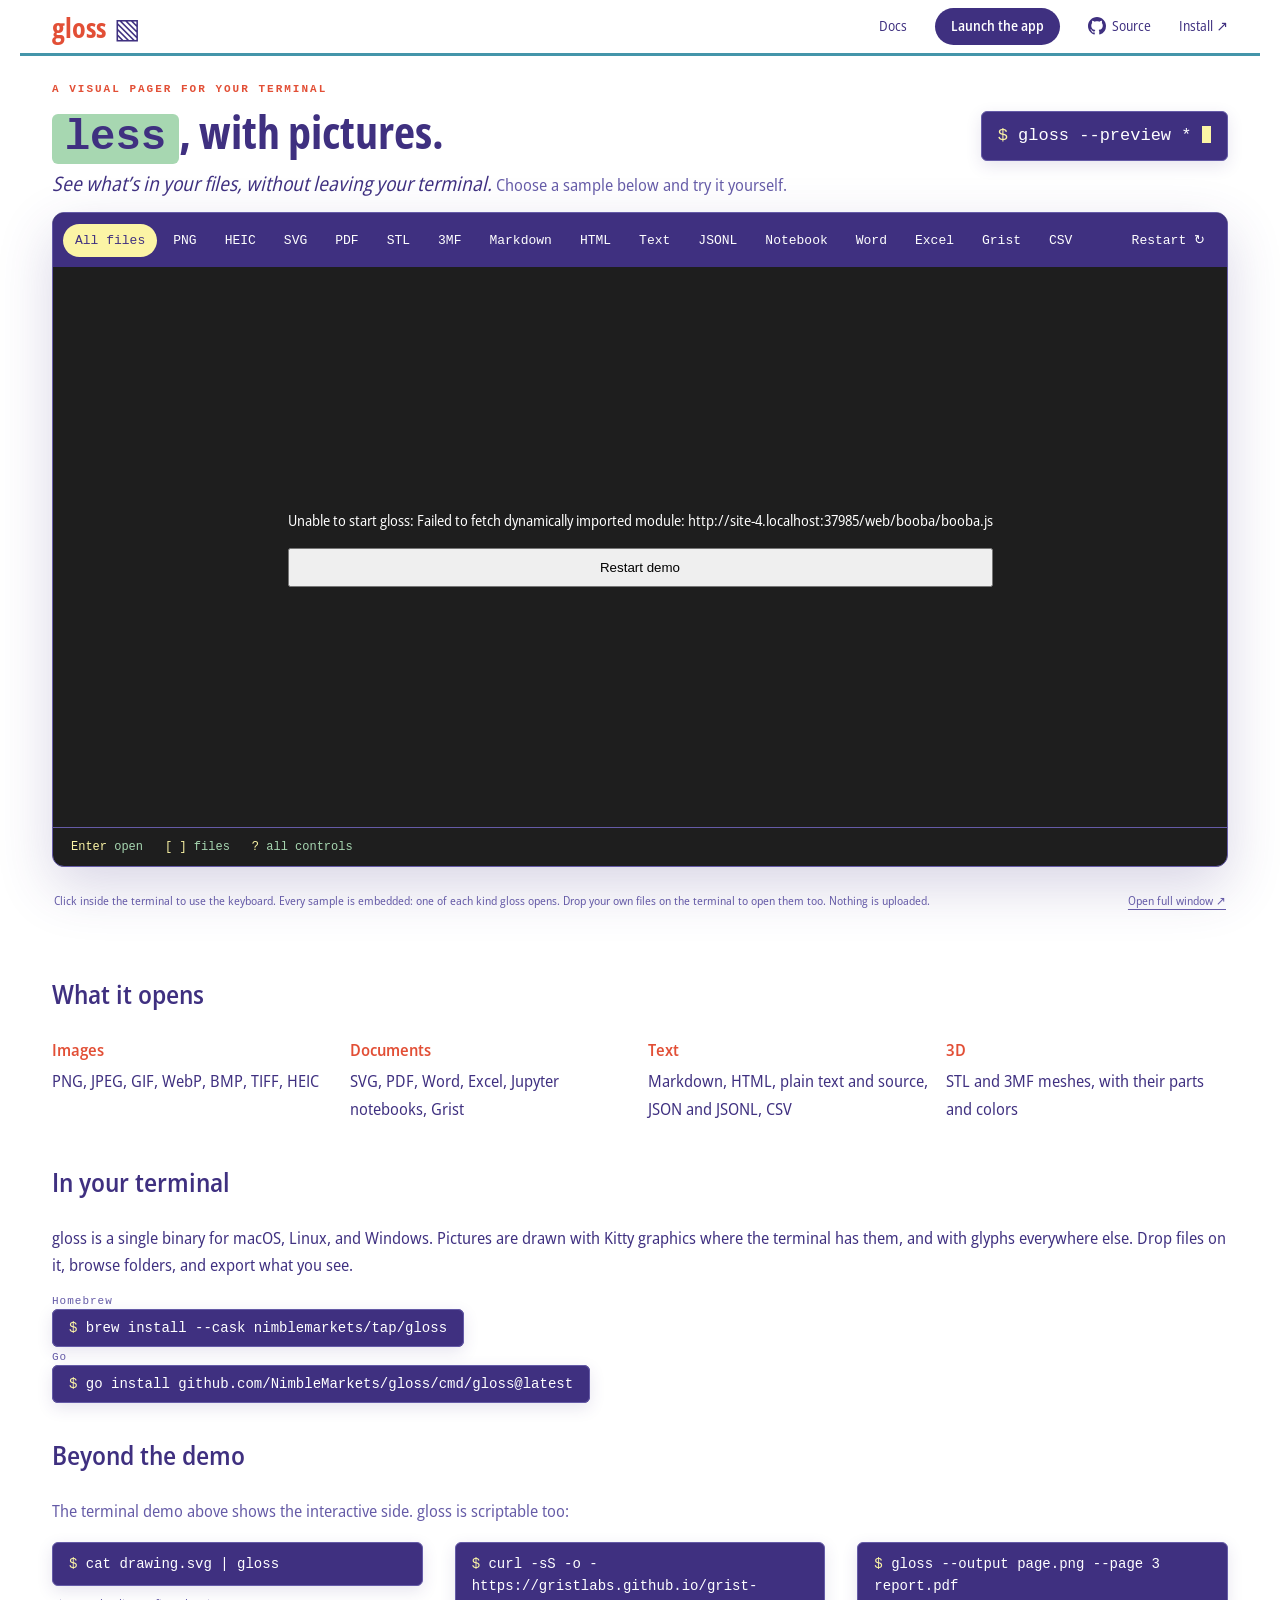
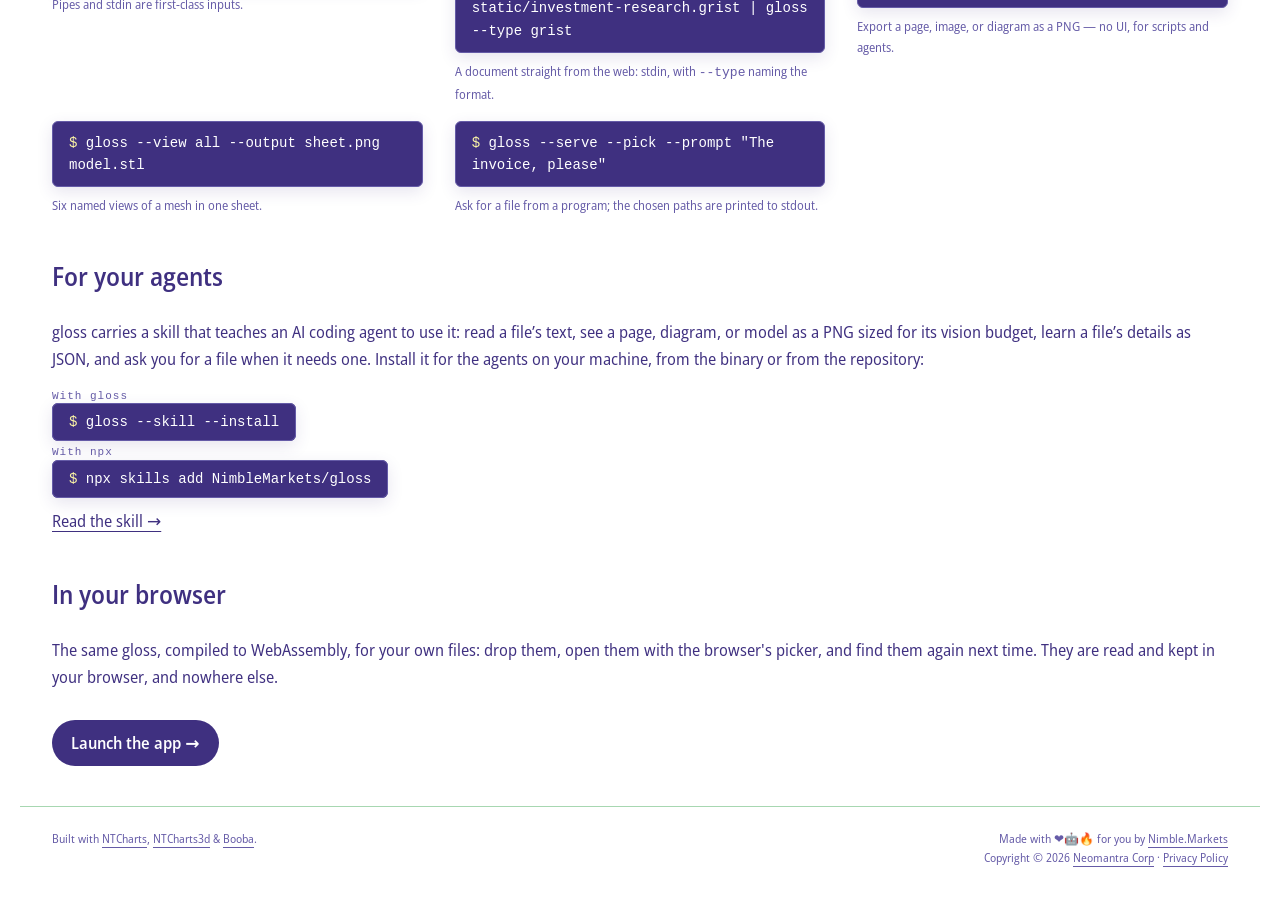
==== commit 8f56a80a: "docs: say how to install the agent skill, with npx and from the binary The landing page has a "For y" ====
--- a/web/index.html
+++ b/web/index.html
@@ -64,6 +64,10 @@
       <li><code class="command"><span class="prompt" aria-hidden="true">$ </span>gloss --view all --output sheet.png model.stl</code><span>Six named views of a mesh in one sheet.</span></li>
       <li><code class="command"><span class="prompt" aria-hidden="true">$ </span>gloss --serve --pick --prompt "The invoice, please"</code><span>Ask for a file from a program; the chosen paths are printed to stdout.</span></li>
     </ul></section>
+    <section class="agents"><h2>For your agents</h2><p>gloss carries a skill that teaches an AI coding agent to use it: read a file&rsquo;s text, see a page, diagram, or model as a PNG sized for its vision budget, learn a file&rsquo;s details as JSON, and ask you for a file when it needs one. Install it for the agents on your machine, from the binary or from the repository:</p><div class="channels">
+      <div><span>With gloss</span><code class="command"><span class="prompt" aria-hidden="true">$ </span>gloss --skill --install</code></div>
+      <div><span>With npx</span><code class="command"><span class="prompt" aria-hidden="true">$ </span>npx skills add NimbleMarkets/gloss</code></div>
+    </div><p><a href="docs/guide/for-llms/">Read the skill &rarr;</a></p></section>
     <section class="launch"><h2>In your browser</h2><p>The same gloss, compiled to WebAssembly, for your own files: drop them, open them with the browser's picker, and find them again next time. They are read and kept in your browser, and nowhere else.</p><a class="button" href="app.html">Launch the app →</a></section>
   </main>
   <footer><span>Built with <a href="https://github.com/NimbleMarkets/ntcharts">NTCharts</a>, <a href="https://github.com/NimbleMarkets/ntcharts3d">NTCharts3d</a> &amp; <a href="https://github.com/NimbleMarkets/go-booba">Booba</a>.</span><span class="credit">Made with ❤️🤖🔥 for you by <a href="https://nimble.markets">Nimble.Markets</a><br>Copyright © 2026 <a href="https://neomantra.com">Neomantra Corp</a> · <a href="privacy.html">Privacy Policy</a></span></footer>
--- a/web/style.css
+++ b/web/style.css
@@ -281,10 +281,10 @@
 .formats dl{display:grid;grid-template-columns:repeat(auto-fit,minmax(200px,1fr));gap:1rem;margin:0}
 .formats dt{font-weight:700;color:var(--accent);margin-bottom:.25rem}
 .formats dd{margin:0;color:inherit}
-.install,.launch,.formats{margin:2.5rem 0}
-.install .channels{display:flex;flex-direction:column;gap:.75rem;margin-top:1rem;align-items:flex-start}
-.install .channels > div > span{display:block;font:11px ui-monospace,monospace;letter-spacing:1px;color:var(--muted);margin-bottom:.3rem}
-.install .channels .command{white-space:pre-wrap;overflow-wrap:anywhere;font-size:14px}
+.install,.launch,.formats,.agents{margin:2.5rem 0}
+.install .channels,.agents .channels{display:flex;flex-direction:column;gap:.75rem;margin-top:1rem;align-items:flex-start}
+.install .channels > div > span,.agents .channels > div > span{display:block;font:11px ui-monospace,monospace;letter-spacing:1px;color:var(--muted);margin-bottom:.3rem}
+.install .channels .command,.agents .channels .command{white-space:pre-wrap;overflow-wrap:anywhere;font-size:14px}
 .examples{margin:2.5rem 0}
 .examples p{color:var(--muted)}
 .examples ul{list-style:none;margin:1rem 0 0;padding:0;display:grid;grid-template-columns:repeat(auto-fit,minmax(320px,1fr));gap:1rem 2rem}
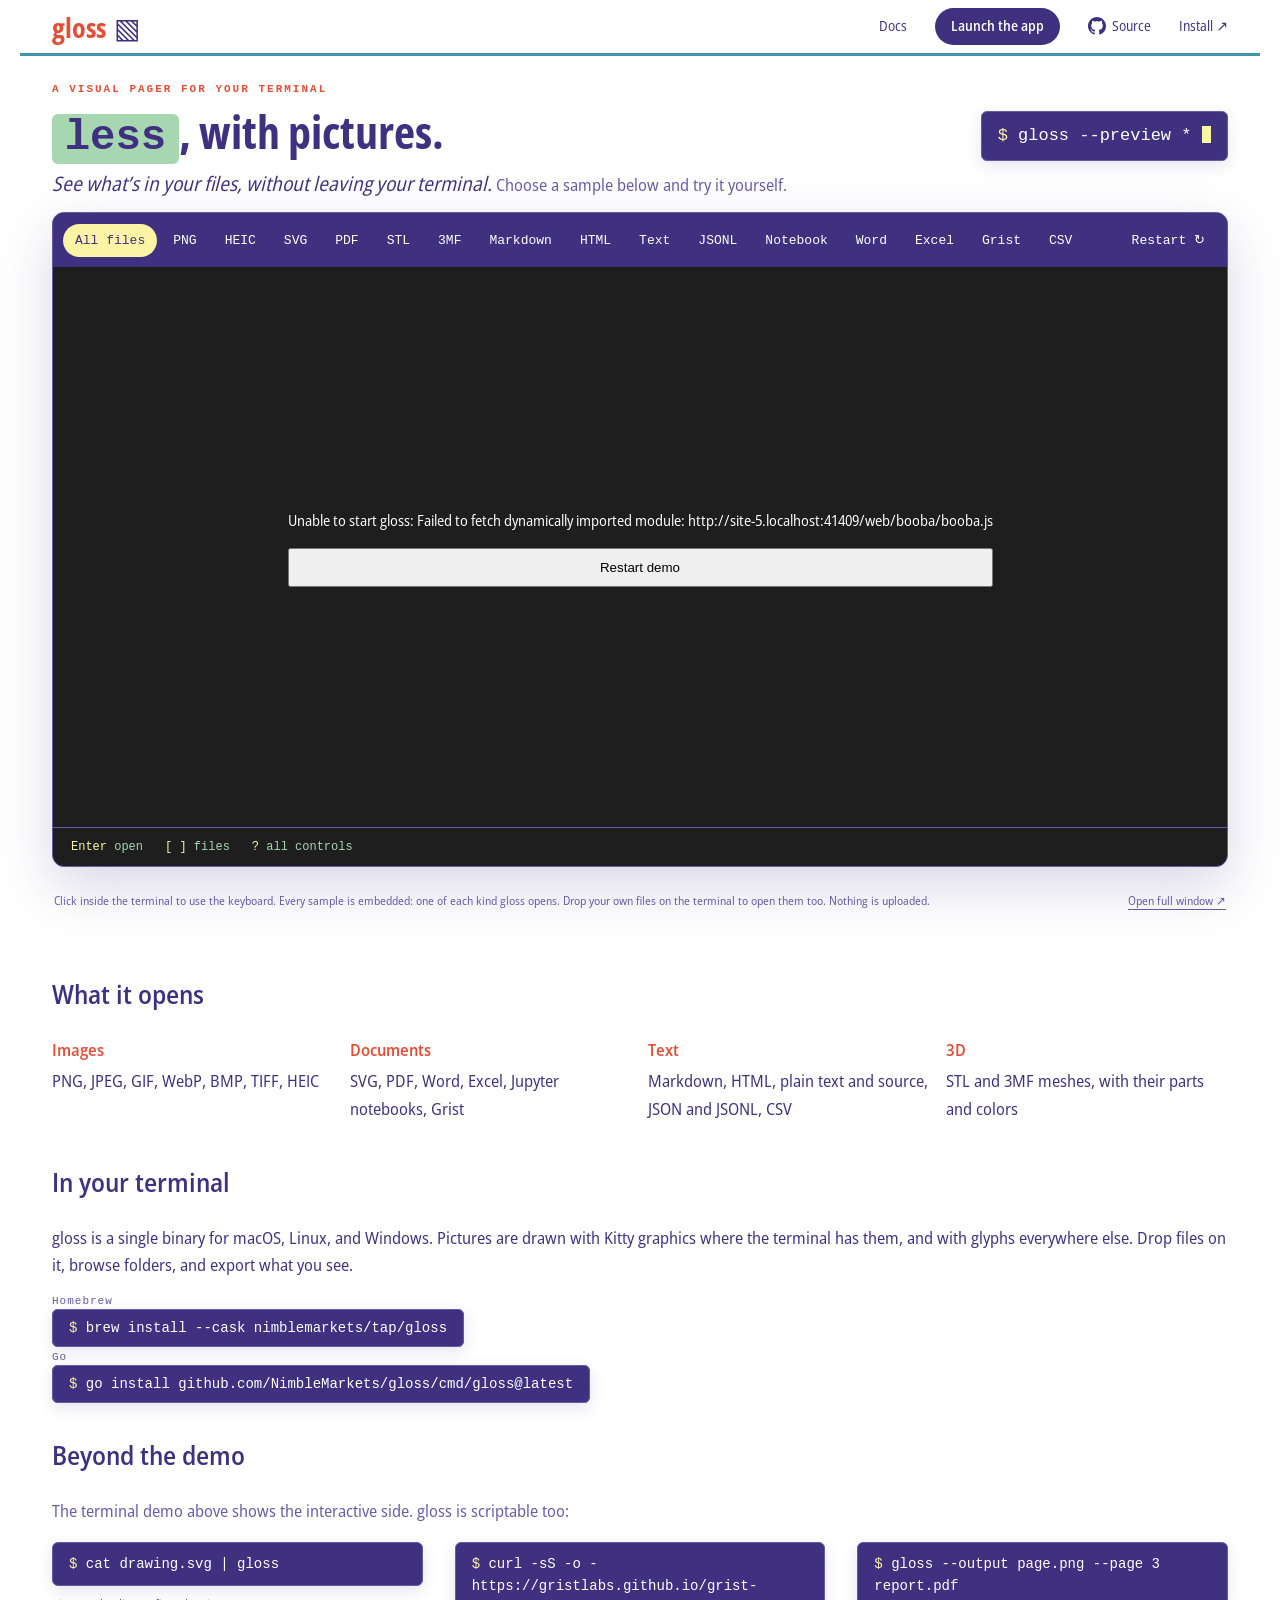
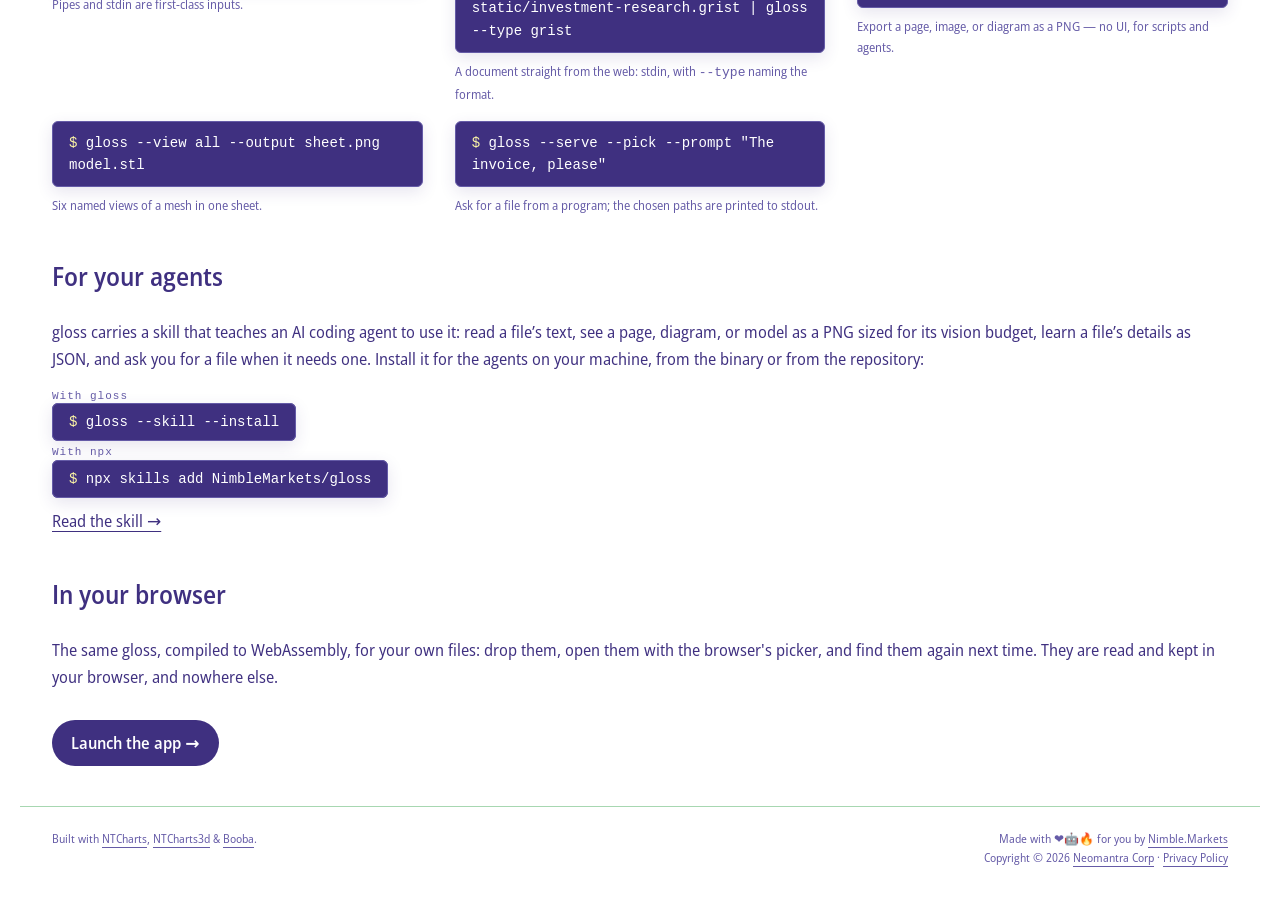
==== commit 213e2508: "web: serve PDFium ourselves, add a Content-Security-Policy, keep nothing a link fetches The generate" ====
--- a/web/index.html
+++ b/web/index.html
@@ -3,6 +3,7 @@
 <head>
   <meta charset="utf-8">
   <meta name="viewport" content="width=device-width, initial-scale=1">
+  <meta http-equiv="Content-Security-Policy" content="default-src 'none'; script-src 'self'; style-src 'self' 'unsafe-inline'; img-src 'self' data:; font-src 'self'; connect-src 'self'; frame-src 'self'; manifest-src 'self'; base-uri 'none'; form-action 'none'">
   <meta name="description" content="gloss is a visual terminal pager: like less, for images, SVG, PDF, STL and 3MF meshes, Markdown, HTML, text, JSON, notebooks, Word, Excel, and CSV. Try it in your browser.">
   <link rel="icon" href="data:image/svg+xml,%3Csvg xmlns=%27http://www.w3.org/2000/svg%27 viewBox=%270 0 64 64%27%3E%3Crect width=%2764%27 height=%2764%27 rx=%2712%27 fill=%27%23A7D7B1%27/%3E%3Ctext x=%2732%27 y=%2747%27 text-anchor=%27middle%27 font-size=%2752%27 fill=%27%233F3080%27%3E%E2%96%A7%3C/text%3E%3C/svg%3E">
   <title>gloss — less, with pictures.</title>
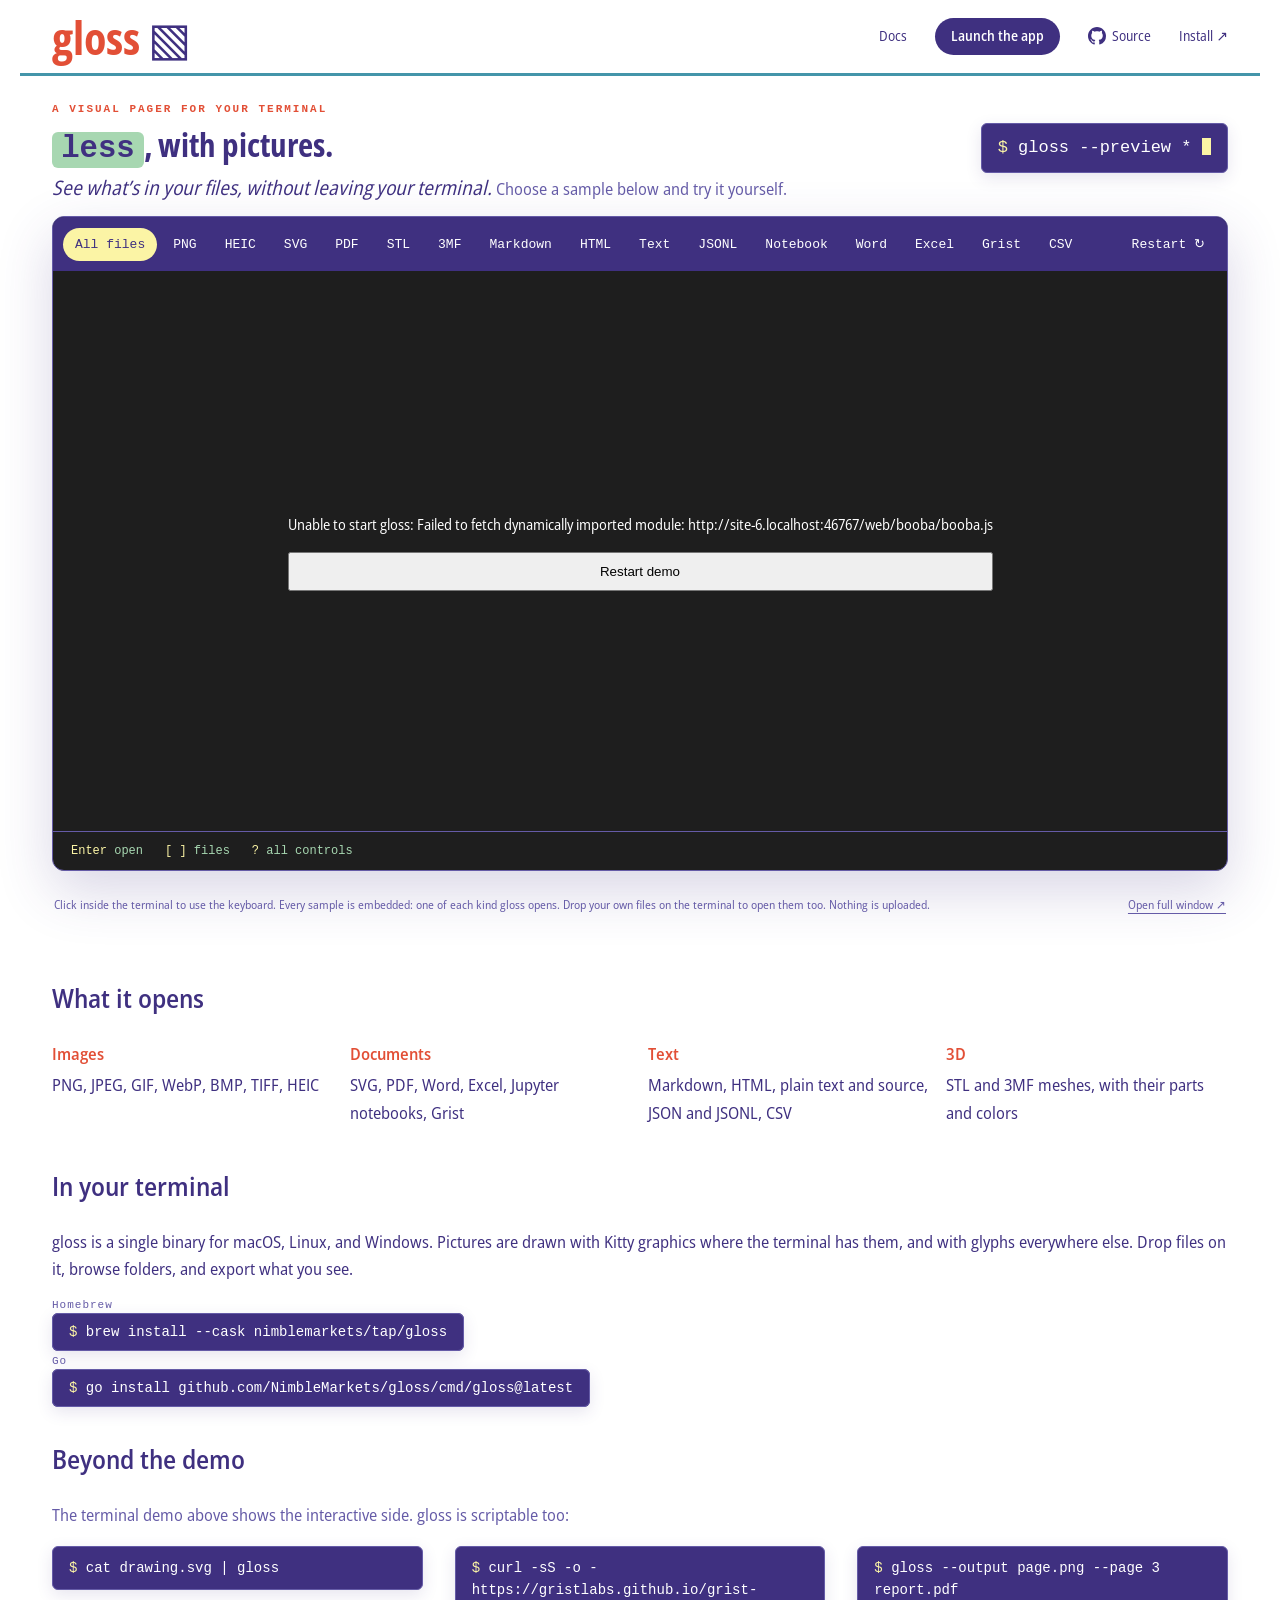
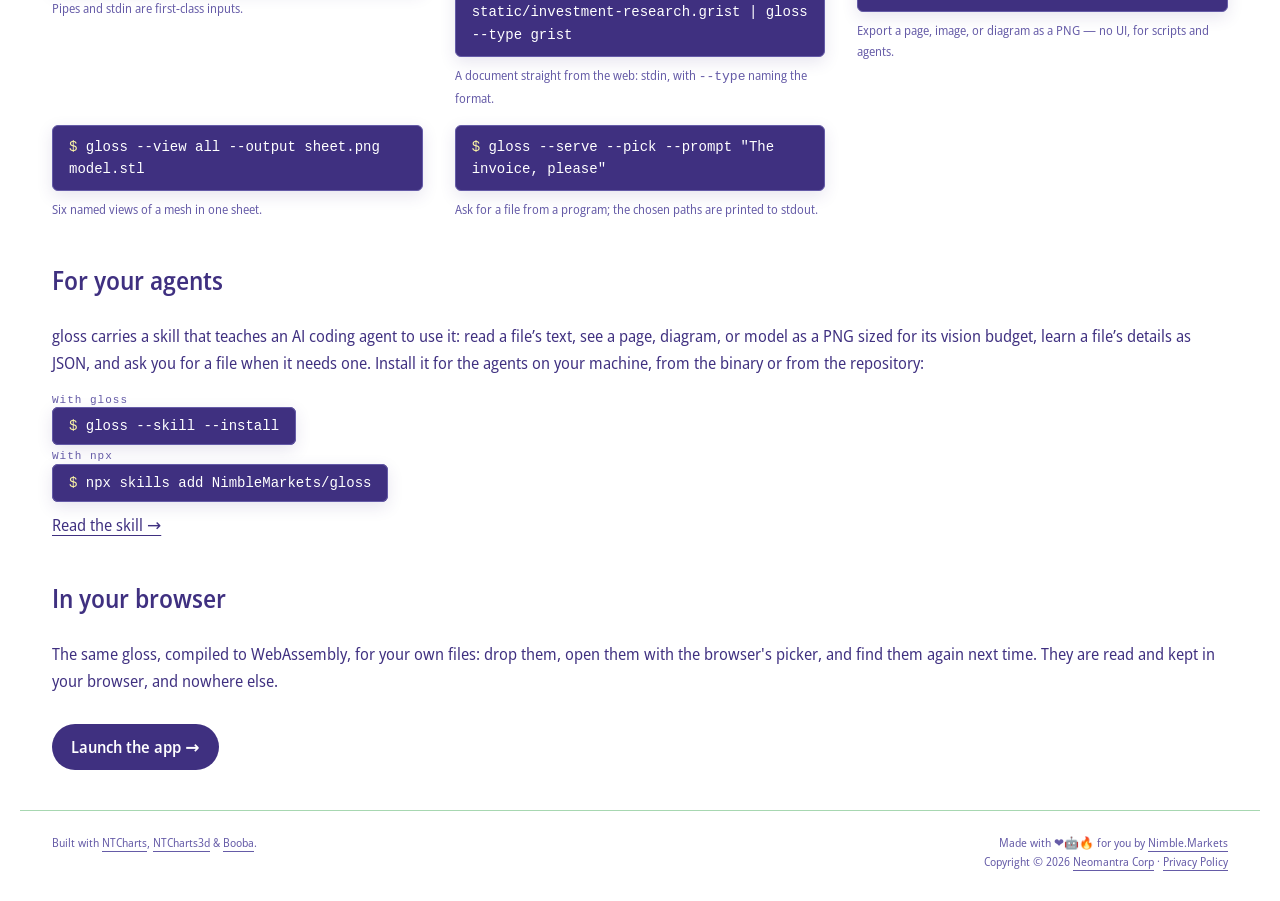
==== commit 3c9eecbc: "handoff: add --status, and put the pick prompt on the browser page --status reports at once, as JSON" ====
--- a/web/index.html
+++ b/web/index.html
@@ -22,7 +22,7 @@
   <link rel="stylesheet" href="style.css">
 </head>
 <body>
-  <header><a class="wordmark" href="./">gloss<span>▧</span></a><nav><a href="docs/">Docs</a><a class="button" href="app.html">Launch the app</a><a class="github" href="https://github.com/NimbleMarkets/gloss"><svg viewBox="0 0 16 16" width="18" height="18" aria-hidden="true"><path fill="currentColor" d="M8 0C3.58 0 0 3.58 0 8c0 3.54 2.29 6.53 5.47 7.59.4.07.55-.17.55-.38 0-.19-.01-.82-.01-1.49-2.01.37-2.53-.49-2.69-.94-.09-.23-.48-.94-.82-1.13-.28-.15-.68-.52-.01-.53.63-.01 1.08.58 1.23.82.72 1.21 1.87.87 2.33.66.07-.52.28-.87.51-1.07-1.78-.2-3.64-.89-3.64-3.95 0-.87.31-1.59.82-2.15-.08-.2-.36-1.02.08-2.12 0 0 .67-.21 2.2.82.64-.18 1.32-.27 2-.27.68 0 1.36.09 2 .27 1.53-1.04 2.2-.82 2.2-.82.44 1.1.16 1.92.08 2.12.51.56.82 1.27.82 2.15 0 3.07-1.87 3.75-3.65 3.95.29.25.54.73.54 1.48 0 1.07-.01 1.93-.01 2.2 0 .21.15.46.55.38A8.013 8.013 0 0 0 16 8c0-4.42-3.58-8-8-8z"/></svg>Source</a><a href="https://github.com/NimbleMarkets/gloss#build-and-run">Install ↗</a></nav></header>
+  <header><a class="wordmark" href="./">gloss<span>▧</span></a><nav><a href="docs/">Docs</a><a class="button" href="app.html">Launch the app</a><a class="github" href="https://github.com/NimbleMarkets/gloss"><svg viewBox="0 0 16 16" width="18" height="18" aria-hidden="true"><path fill="currentColor" d="M8 0C3.58 0 0 3.58 0 8c0 3.54 2.29 6.53 5.47 7.59.4.07.55-.17.55-.38 0-.19-.01-.82-.01-1.49-2.01.37-2.53-.49-2.69-.94-.09-.23-.48-.94-.82-1.13-.28-.15-.68-.52-.01-.53.63-.01 1.08.58 1.23.82.72 1.21 1.87.87 2.33.66.07-.52.28-.87.51-1.07-1.78-.2-3.64-.89-3.64-3.95 0-.87.31-1.59.82-2.15-.08-.2-.36-1.02.08-2.12 0 0 .67-.21 2.2.82.64-.18 1.32-.27 2-.27.68 0 1.36.09 2 .27 1.53-1.04 2.2-.82 2.2-.82.44 1.1.16 1.92.08 2.12.51.56.82 1.27.82 2.15 0 3.07-1.87 3.75-3.65 3.95.29.25.54.73.54 1.48 0 1.07-.01 1.93-.01 2.2 0 .21.15.46.55.38A8.013 8.013 0 0 0 16 8c0-4.42-3.58-8-8-8z"/></svg>Source</a><a href="https://github.com/NimbleMarkets/gloss#install">Install ↗</a></nav></header>
   <main>
     <div class="intro"><div><p class="eyebrow">A VISUAL PAGER FOR YOUR TERMINAL</p><h1><code>less</code>, with pictures.</h1><p class="lede"><em>See what’s in your files, without leaving your terminal.</em> Choose a sample below and try it yourself.</p></div><code class="command"><span class="prompt" aria-hidden="true">$ </span>gloss --preview *<span class="cursor" aria-hidden="true"></span></code></div>
     <section class="demo" aria-label="Interactive gloss demo">
--- a/web/style.css
+++ b/web/style.css
@@ -48,7 +48,7 @@
   display:flex;
   justify-content:space-between;
   align-items:center;
-  height:56px;
+  height:76px;
   border-bottom:3px solid var(--teal)
 }
 nav {
@@ -66,7 +66,7 @@
   gap:6px
 }
 .wordmark {
-  font:700 28px "Nimble Head",system-ui,sans-serif;
+  font:700 46px/1 "Nimble Head",system-ui,sans-serif;
   letter-spacing:0;
   color:var(--accent)
 }
@@ -90,7 +90,7 @@
 h1 {
   font-family:"Nimble Head",system-ui,sans-serif;
   font-weight:700;
-  font-size:clamp(32px,3.8vw,46px);
+  font-size:clamp(24px,2.6vw,34px);
   line-height:1.1;
   letter-spacing:0;
   margin:4px 0 6px
@@ -203,7 +203,18 @@
     padding-right:16px
   }
   header {
-    height:52px
+    height:64px
+  }
+  .wordmark {
+    font-size:38px
+  }
+  /* The wordmark leads, so on a phone the nav keeps its two main links. */
+  nav {
+    gap:16px
+  }
+  nav .github,
+  nav a:last-child {
+    display:none
   }
   .intro {
     display:block;
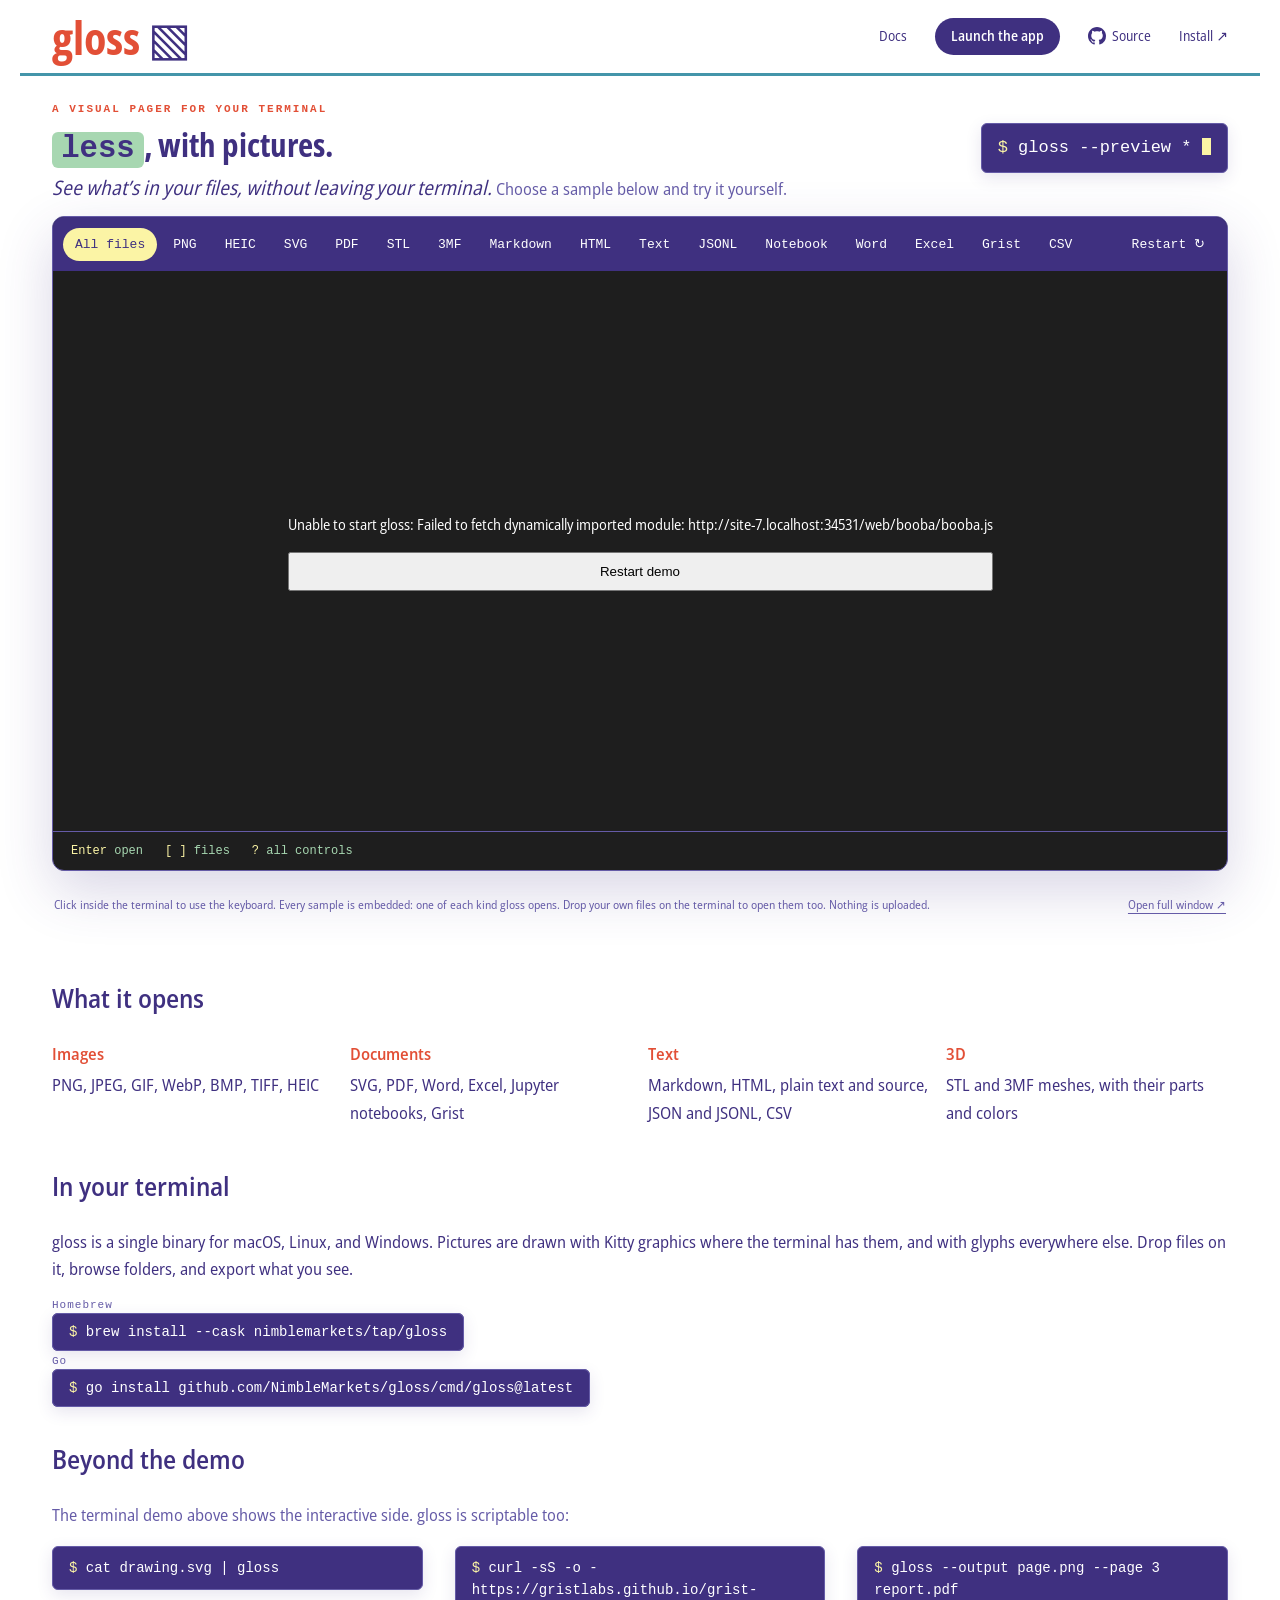
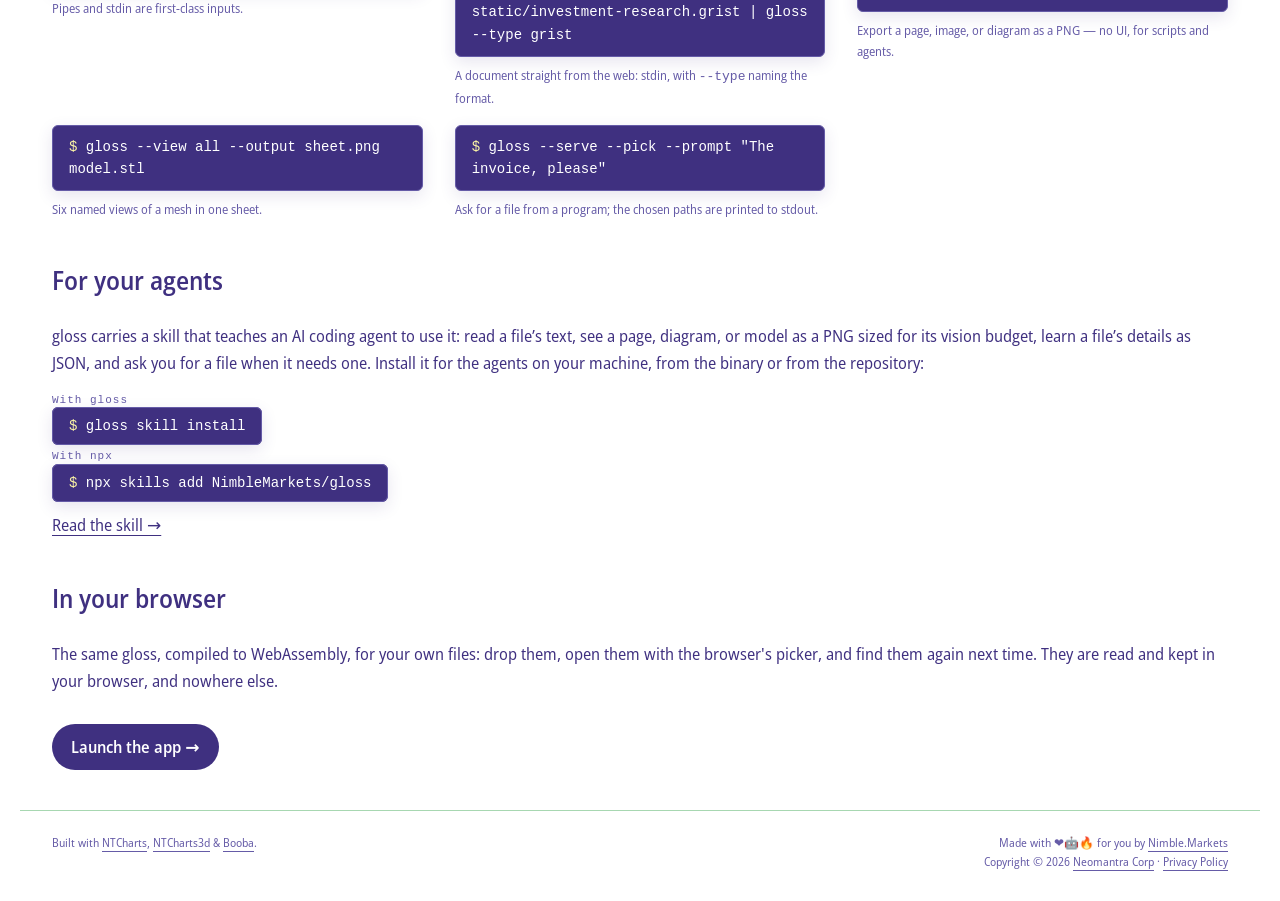
==== commit ae16619e: "cmd: add view, skill, and help commands gloss keeps one default command, now spelled out as view: gl" ====
--- a/web/index.html
+++ b/web/index.html
@@ -66,7 +66,7 @@
       <li><code class="command"><span class="prompt" aria-hidden="true">$ </span>gloss --serve --pick --prompt "The invoice, please"</code><span>Ask for a file from a program; the chosen paths are printed to stdout.</span></li>
     </ul></section>
     <section class="agents"><h2>For your agents</h2><p>gloss carries a skill that teaches an AI coding agent to use it: read a file&rsquo;s text, see a page, diagram, or model as a PNG sized for its vision budget, learn a file&rsquo;s details as JSON, and ask you for a file when it needs one. Install it for the agents on your machine, from the binary or from the repository:</p><div class="channels">
-      <div><span>With gloss</span><code class="command"><span class="prompt" aria-hidden="true">$ </span>gloss --skill --install</code></div>
+      <div><span>With gloss</span><code class="command"><span class="prompt" aria-hidden="true">$ </span>gloss skill install</code></div>
       <div><span>With npx</span><code class="command"><span class="prompt" aria-hidden="true">$ </span>npx skills add NimbleMarkets/gloss</code></div>
     </div><p><a href="docs/guide/for-llms/">Read the skill &rarr;</a></p></section>
     <section class="launch"><h2>In your browser</h2><p>The same gloss, compiled to WebAssembly, for your own files: drop them, open them with the browser's picker, and find them again next time. They are read and kept in your browser, and nowhere else.</p><a class="button" href="app.html">Launch the app →</a></section>
